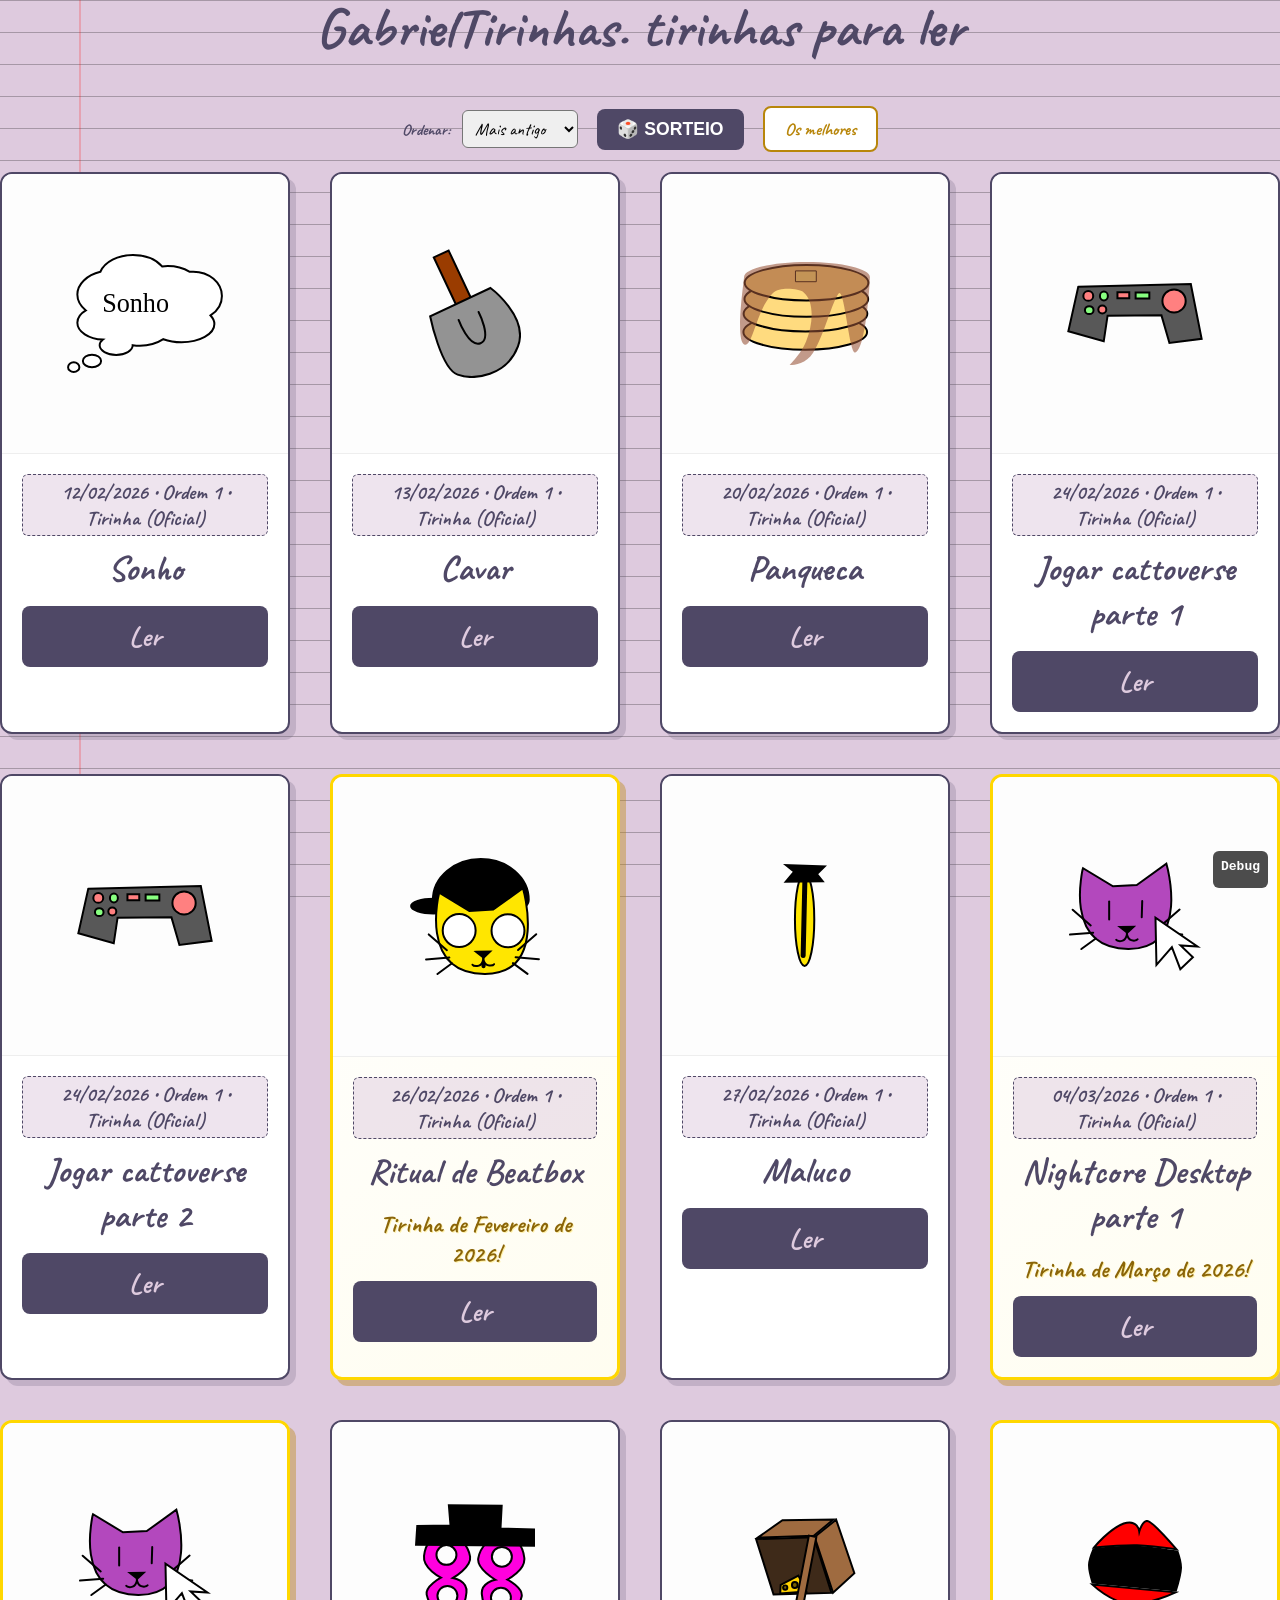
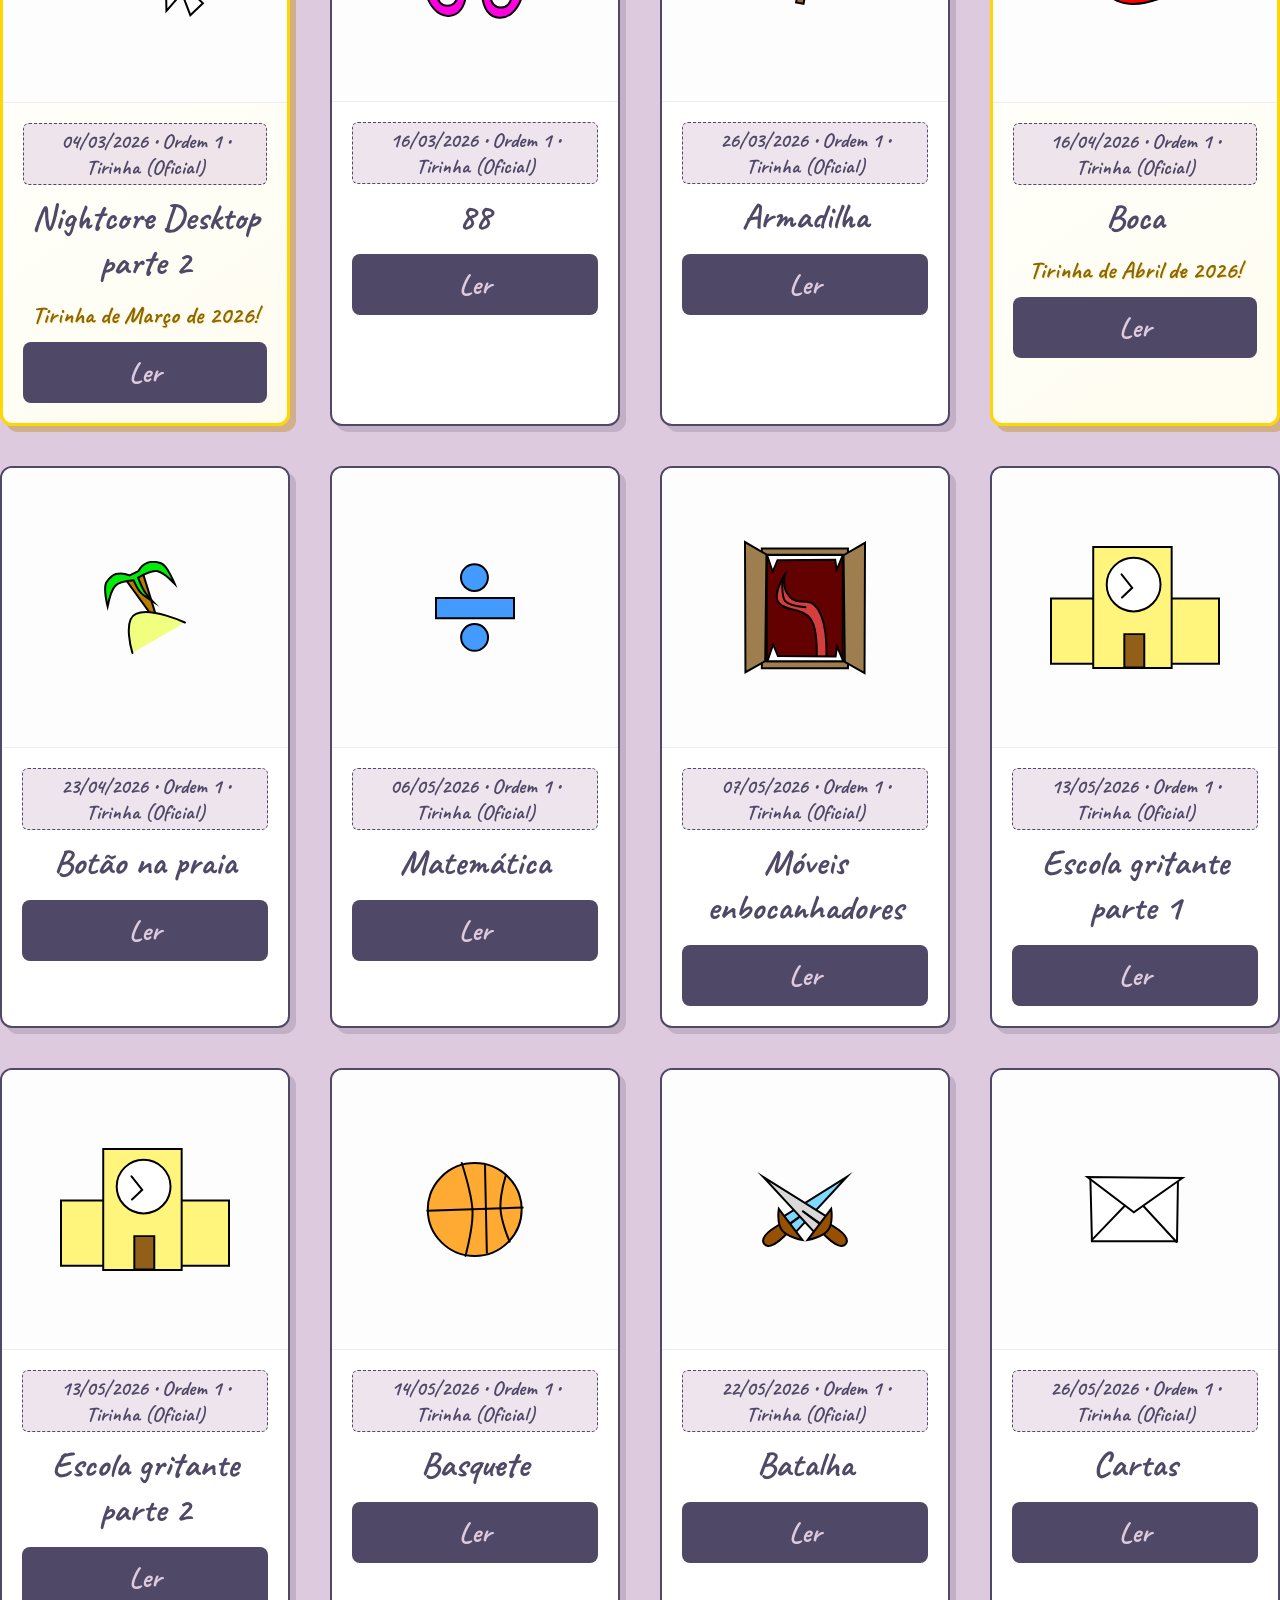
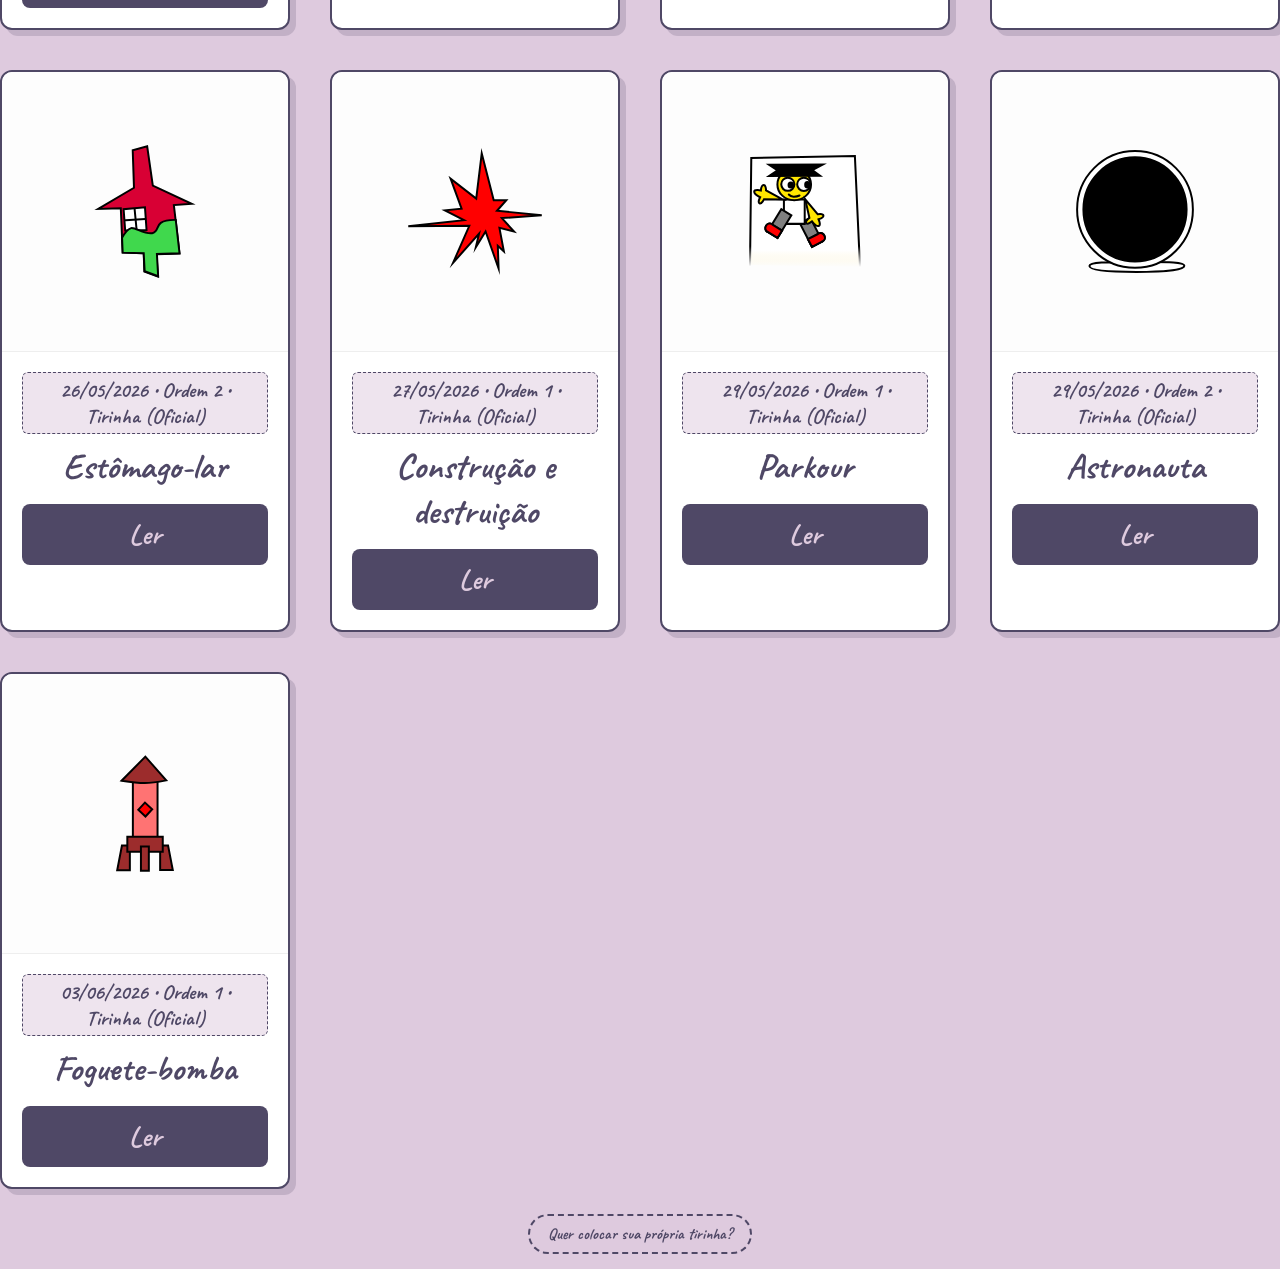
==== index.html @ f5361dbb "Os melhores melhor" ====
<!DOCTYPE html>
<html lang="pt-br">
<head>
    <meta charset="UTF-8">
    <title>GabrielTirinhas</title>
    <link rel="stylesheet" href="style.css">
    <style>
        /* Leitor que sobrepõe o site */
        #leitor { 
            display: none; position: fixed; top: 0; left: 0; 
            width: 100%; height: 100%; background: #DECADE; 
            z-index: 9999; text-align: center; overflow-y: auto; 
        }
        #leitor img { max-width: 90%; margin: 20px; border: 4px solid #4F4866; background: #fff; }
        .btn-voltar { margin: 20px; padding: 10px 20px; cursor: pointer; background: #4F4866; color: white; border: none; border-radius: 8px; font-weight: bold; }

        /* ======== ESTILOS DO DADO DINÂMICO ======== */
        .btn-sorteio {
            background: #4F4866; color: white; border: none; border-radius: 8px;
            padding: 10px 20px; font-size: 1.1rem; font-weight: bold; cursor: pointer;
            margin-left: 15px; transition: transform 0.2s;
        }
        .btn-sorteio:hover { transform: scale(1.05); }

        /* NOVO: Botão de Filtro Dourado */
        .btn-filtro-dourado {
            background: #fff; color: #b8860b; border: 2px solid #b8860b; border-radius: 8px;
            padding: 10px 20px; font-size: 1.1rem; font-weight: bold; cursor: pointer;
            margin-left: 15px; transition: all 0.2s;
            font-family: 'Caveat', cursive;
        }
        .btn-filtro-dourado.ativo {
            background: #ffd700; color: #4F4866; box-shadow: 0 0 10px rgba(255, 215, 0, 0.6);
        }

        /* Tela de sobreposição do dado */
        #dados-container {
            display: none; position: fixed; top: 0; left: 0; width: 100%; height: 100%;
            background: rgba(15, 12, 22, 0.75); z-index: 10000;
            perspective: 1200px;
        }

        /* Movimento vertical (Cair e Quicar) */
        .dice-wrapper {
            position: absolute; top: 40%; left: 50%;
            margin-left: -50px; margin-top: -50px;
            transform-style: preserve-3d;
        }

        .dice-bounce {
            animation: gravityBounce 1.8s linear forwards;
        }

        /* O cubo 3D */
        .cube {
            width: 100px; height: 100px; position: relative;
            transform-style: preserve-3d;
            transform: rotateX(0deg) rotateY(0deg) rotateZ(0deg);
            transition: transform 0.5s cubic-bezier(0.175, 0.885, 0.32, 1.15);
        }

        /* Rotação veloz de queda livre */
        .cube.rolling {
            animation: chaoticRoll 0.4s linear infinite;
        }

        /* Faces do Dado */
        .face {
            position: absolute; width: 100px; height: 100px;
            background: #ffffff; border: 4px solid #4F4866;
            border-radius: 16px; font-size: 2.5rem; font-weight: 900;
            color: #4F4866; display: flex; align-items: center;
            justify-content: center;
            box-shadow: inset 0 0 20px rgba(0,0,0,0.15), 0 0 10px rgba(0,0,0,0.2);
            backface-visibility: hidden;
        }

        /* Projeção 3D das faces */
        .front  { transform: rotateY(0deg) translateZ(50px); }
        .back   { transform: rotateY(180deg) translateZ(50px); }
        .right  { transform: rotateY(90deg) translateZ(50px); }
        .left   { transform: rotateY(-90deg) translateZ(50px); }
        .top    { transform: rotateX(90deg) translateZ(50px); }
        .bottom { transform: rotateX(-90deg) translateZ(50px); }

        /* Posição de paragem virada para a frente */
        .show-result { transform: rotateX(0deg) rotateY(0deg) rotateZ(0deg); }

        /* FÍSICA DE GRAVIDADE */
        @keyframes gravityBounce {
            0%   { transform: translateY(-450px); animation-timing-function: ease-in; }
            25%  { transform: translateY(0) scaleY(0.8) scaleX(1.1); animation-timing-function: ease-out; }
            28%  { transform: translateY(0) scaleY(1) scaleX(1); animation-timing-function: ease-out; }
            46%  { transform: translateY(-150px); animation-timing-function: ease-in; }
            64%  { transform: translateY(0) scaleY(0.9) scaleX(1.05); animation-timing-function: ease-out; }
            67%  { transform: translateY(0) scaleY(1) scaleX(1); animation-timing-function: ease-out; }
            78%  { transform: translateY(-45px); animation-timing-function: ease-in; }
            90%  { transform: translateY(0); animation-timing-function: ease-out; }
            95%  { transform: translateY(-10px); animation-timing-function: ease-in; }
            100% { transform: translateY(0); }
        }

        @keyframes chaoticRoll {
            0% { transform: rotateX(0deg) rotateY(0deg) rotateZ(0deg); }
            100% { transform: rotateX(360deg) rotateY(180deg) rotateZ(360deg); }
        }

        /* ======== ESTILOS DO NOVO BOTÃO E DA CAIXA DE TEXTO (MODAL) ======== */
        .container-propria-tirinha {
            text-align: center;
            margin-top: 25px;
            margin-bottom: 15px;
        }

        .btn-propria-tirinha {
            background: #DECADE;
            color: #4F4866;
            border: 2px dashed #4F4866;
            border-radius: 20px;
            padding: 8px 18px;
            font-size: 1rem;
            font-weight: bold;
            cursor: pointer;
            transition: all 0.2s ease;
            font-family: 'Caveat', cursive;
        }

        .btn-propria-tirinha:hover {
            background: #4F4866;
            color: white;
            border-style: solid;
            transform: scale(1.03);
        }

        /* Janela flutuante com as regras */
        .modal-envio {
            display: none; 
            position: fixed; 
            top: 0; left: 0; 
            width: 100%; height: 100%; 
            background: rgba(0, 0, 0, 0.5); 
            z-index: 10005; 
            align-items: center; 
            justify-content: center;
        }

        .conteudo-modal {
            background: #ffffff;
            border: 4px solid #4F4866;
            border-radius: 16px;
            width: 90%;
            max-width: 450px;
            padding: 25px;
            box-shadow: 0 4px 15px rgba(0,0,0,0.2);
            text-align: left;
            position: relative;
            animation: modalEntrada 0.3s ease-out;
        }

        @keyframes modalEntrada {
            from { transform: scale(0.8); opacity: 0; }
            to { transform: scale(1); opacity: 1; }
        }

        .conteudo-modal h3 {
            margin-top: 0;
            color: #4F4866;
            border-bottom: 2px solid #DECADE;
            padding-bottom: 8px;
        }

        .conteudo-modal p {
            color: #333;
            line-height: 1.5;
            font-size: 1.05rem;
            margin: 12px 0;
        }

        .email-destaque {
            background: #f4f0f5;
            padding: 8px;
            border-radius: 6px;
            font-family: monospace;
            font-weight: bold;
            color: #4F4866;
            display: inline-block;
            border: 1px solid #DECADE;
        }

        .btn-fechar-modal {
            background: #4F4866;
            color: white;
            border: none;
            border-radius: 6px;
            padding: 8px 16px;
            cursor: pointer;
            font-weight: bold;
            float: right;
            margin-top: 10px;
        }

        .btn-fechar-modal:hover {
            background: #625980;
        }
    </style>
</head>
<body>

    <div id="home">
        <header class="header-top">
            <h1 class="logo">GabrielTirinhas. tirinhas para ler</h1>
        </header>
        <div style="text-align:center; margin-bottom:20px;">
            <label for="sort-select" style="color:#4F4866; font-weight:700; margin-right:8px">Ordenar:</label>
            <select id="sort-select" style="font-family: 'Caveat', cursive; font-size:1.1rem; padding:6px 8px; border-radius:6px;">
                <option value="default">Mais antigo</option>
                <option value="recent">Mais recente</option>
                <option value="name-asc">Nome A→Z</option>
                <option value="name-desc">Nome Z→A</option>
            </select>
            
            <button class="btn-sorteio" onclick="sortearTirinha()">🎲 SORTEIO</button>
            <button id="btn-filtro" class="btn-filtro-dourado" onclick="alternarFiltroDourado()">Os melhores</button>
        </div>

        <main id="grid" class="games-grid"></main>

        <div class="container-propria-tirinha">
            <button class="btn-propria-tirinha" onclick="abrirModalEnvio()">Quer colocar sua própria tirinha?</button>
        </div>
    </div>

    <div id="leitor">
        <button class="btn-voltar" onclick="fechar()">← VOLTAR</button>
        <div><img id="img-foco"></div>
    </div>

    <div id="dados-container">
        <div id="dice-wrapper" class="dice-wrapper">
            <div id="cube" class="cube">
                <div id="face-principal" class="face front">?</div>
                <div class="face back">T</div>
                <div class="face right">D</div>
                <div class="face left">E</div>
                <div class="face top">C</div>
                <div class="face bottom">B</div>
            </div>
        </div>
    </div>

    <div id="modal-envio" class="modal-envio">
        <div class="conteudo-modal">
            <h3>Envie sua Tirinha!</h3>
            <p><strong>Email:</strong> <span class="email-destaque">cofrinho88@gmail.com</span></p>
            <p>Se sua tirinha foi feita no tradicional (papel) não precisa refazer no digital, é só tirar foto!</p>
            <p>Você precisa mandar foto da sua tirinha na mensagem.</p>
            <p>Eu vou ver se a tirinha é apropriada para ficar no site.</p>
            <p>Se você não enviar a thumbnail da tirinha então eu crio uma.</p>
            <button class="btn-fechar-modal" onclick="fecharModalEnvio()">Entendi</button>
        </div>
    </div>

    <script src="tirinha.js"></script>
    
    <script>
        const grid = document.getElementById('grid');
        let apenasDouradosAtivo = false; // Controle do estado do filtro novo

        function debugLog(msg) {
            try {
                const container = document.getElementById('debug-lines');
                if (container) {
                    const line = document.createElement('div');
                    line.textContent = `[${new Date().toLocaleTimeString()}] ${msg}`;
                    container.appendChild(line);
                    container.scrollTop = container.scrollHeight;
                }
            } catch (e) { console.log(msg); }
        }

        function parseCodigoMeta(codigo) {
            if (!codigo || typeof codigo !== 'string') return { time: 0, order: 0, rest: '', rawMonth: '01', rawYear: '26' };
            const only = codigo.trim();
            const day = parseInt(only.slice(0,2), 10);
            const monthStr = only.slice(2,4);
            const month = parseInt(monthStr, 10);
            const yearStr = only.slice(4,6);
            const year2 = parseInt(yearStr, 10);
            const order = parseInt(only.slice(6,7), 10) || 0;
            const rest = only.slice(7) || '';
            
            const year = 2000 + (isNaN(year2) ? 0 : year2);
            let time = 0;
            if (!isNaN(day) && !isNaN(month) && !isNaN(year)) {
                time = Date.UTC(year, Math.max(0, month-1), Math.max(1, day));
            }
            return { time, order, rest, rawMonth: monthStr, rawYear: yearStr };
        }

        // NOVO: Função para conseguir o nome do mês por extenso
        function getNomeMes(mesStr) {
            const meses = {
                "01": "Janeiro", "02": "Fevereiro", "03": "Março", "04": "Abril",
                "05": "Maio", "06": "Junho", "07": "Julho", "08": "Agosto",
                "09": "Setembro", "10": "Outubro", "11": "Novembro", "12": "Dezembro"
            };
            return meses[mesStr] || "Janeiro";
        }

        function getOrderedJogos() {
            if (typeof JOGOS === 'undefined' || !Array.isArray(JOGOS)) return [];
            
            // Filtra primeiro se o botão "Apenas Dourados" estiver ativado
            let listaFiltrada = JOGOS.slice();
            if (apenasDouradosAtivo) {
                listaFiltrada = listaFiltrada.filter(item => item.Dourado === true);
            }

            const sel = document.getElementById('sort-select');
            if (!sel) return listaFiltrada;
            const val = sel.value;

            if (val === 'name-asc') return listaFiltrada.sort((a,b)=> String(a.nome).localeCompare(String(b.nome), 'pt', {sensitivity:'base'}));
            if (val === 'name-desc') return listaFiltrada.sort((a,b)=> String(b.nome).localeCompare(String(a.nome), 'pt', {sensitivity:'base'}));

            const withMeta = listaFiltrada.map(item => {
                const code = window.CODIGOS && window.CODIGOS[item.nome] ? String(window.CODIGOS[item.nome]) : '';
                const meta = parseCodigoMeta(code);
                return { item, meta };
            });

            withMeta.sort((a,b)=>{
                if (a.meta.time !== b.meta.time) return a.meta.time - b.meta.time;
                if (a.meta.order !== b.meta.order) return a.meta.order - b.meta.order;
                return String(a.item.nome).localeCompare(String(b.item.nome), 'pt', {sensitivity:'base'});
            });

            if (val === 'recent') withMeta.reverse();

            return withMeta.map(x=>x.item);
        }

        // NOVO: Alterna o estado do filtro dourado ao clicar no botão
        function alternarFiltroDourado() {
            apenasDouradosAtivo = !apenasDouradosAtivo;
            const btn = document.getElementById('btn-filtro');
            if (apenasDouradosAtivo) {
                btn.classList.add('ativo');
            } else {
                btn.classList.remove('ativo');
            }
            carregarTirinhas();
        }

        function carregarTirinhas() {
            if (!grid) return;
            grid.innerHTML = '';
            
            const orderedObjects = getOrderedJogos();
            debugLog(`Carregando ${orderedObjects.length} tirinhas...`);

            if (orderedObjects.length === 0) {
                grid.innerHTML = '<p style="color:#4F4866; text-align:center; font-size: 1.5rem; font-weight: bold;">Nenhuma tirinha encontrada.</p>';
                return;
            }

            for (const item of orderedObjects) {
                try {
                    const nome = item.nome;
                    if (!nome) continue; 

                    const codigo = window.CODIGOS && window.CODIGOS[nome] ? String(window.CODIGOS[nome]).trim() : '';
                    const meta = parseCodigoMeta(codigo);
                    const metaText = formatMetaFromCodigo(codigo);

                    // Lógica do texto extra dourado (Ex: Tirinha de Fevereiro de 2026!)
                    let textoExtraDourado = '';
                    let classeDourado = '';
                    
                    if (item.Dourado) {
                        classeDourado = 'card-dourado';
                        const nomeMes = getNomeMes(meta.rawMonth);
                        textoExtraDourado = `<div class="tag-texto-dourado">Tirinha de ${nomeMes} de 20${meta.rawYear}!</div>`;
                    }

                    const card = document.createElement('div');
                    card.className = `game-card ${classeDourado}`;
                    card.innerHTML = `
                        <div class="card-thumb">
                            <img src="jogos/${nome}/Thumbnail.svg" class="thumbnail">
                        </div>
                        <div class="card-info">
                            <span class="card-codigo" id="cod-${nome}">${metaText || codigo}</span>
                            <h2>${nome}</h2>
                            ${textoExtraDourado}
                            <button onclick="abrir('${nome}')" class="btn-play">Ler</button>
                        </div>
                    `;
                    grid.appendChild(card);
                } catch (err) {
                    console.error(`Erro ao renderizar: ${item.nome}`, err);
                }
            }
        }

        function formatMetaFromCodigo(codigo) {
            if (!codigo) return '';
            const meta = parseCodigoMeta(codigo);
            const d = new Date(meta.time);
            const day = String(d.getUTCDate()).padStart(2,'0');
            const month = String(d.getUTCMonth()+1).padStart(2,'0');
            const year = String(d.getUTCFullYear()).slice(2);
            const dateStr = `${day}/${month}/20${year}`;
            
            const rest = (codigo || '').slice(7).toUpperCase();
            let type = 'Desconhecido';
            if (rest[0] === 'T') type = 'Tirinha';
            if (rest[0] === 'D') type = 'Desenho';
            if (rest[0] === 'L') type = 'Livro';
            
            let origin = 'Desconhecido';
            if (rest[1] === 'O') origin = 'Oficial';
            if (rest[1] === 'F') origin = 'Fã';
            
            return `${dateStr} • Ordem ${meta.order} • ${type} (${origin})`;
        }

        function sortearTirinha() {
            const listaAtual = getOrderedJogos();
            const totalTirinhas = listaAtual.length;
            if (totalTirinhas === 0) return;

            const container = document.getElementById('dados-container');
            const wrapper = document.getElementById('dice-wrapper');
            const cube = document.getElementById('cube');
            const facePrincipal = document.getElementById('face-principal');
            
            container.style.display = 'block';
            facePrincipal.innerText = "?"; 
            wrapper.classList.remove('dice-bounce');
            cube.className = 'cube';
            
            void wrapper.offsetWidth; 
            
            wrapper.classList.add('dice-bounce');
            cube.classList.add('rolling');

            const numeroDado = Math.floor(Math.random() * totalTirinhas) + 1;
            const tirinhaSorteada = listaAtual[numeroDado - 1];

            setTimeout(() => {
                cube.classList.remove('rolling');
                facePrincipal.innerText = numeroDado;
                cube.className = 'cube show-result';

                setTimeout(() => {
                    container.style.display = 'none';
                    if (tirinhaSorteada) {
                        abrir(tirinhaSorteada.nome);
                    }
                }, 700);

            }, 1350);
        }

        function abrir(nomePasta) {
            document.getElementById('home').style.display = 'none';
            document.getElementById('leitor').style.display = 'block';
            document.getElementById('img-foco').src = `jogos/${nomePasta}/Tirinha.jpg`;
            window.scrollTo(0,0);
        }

        function fechar() {
            document.getElementById('home').style.display = 'block';
            document.getElementById('leitor').style.display = 'none';
        }

        function abrirModalEnvio() {
            document.getElementById('modal-envio').style.display = 'flex';
        }

        function fecharModalEnvio() {
            document.getElementById('modal-envio').style.display = 'none';
        }

        document.addEventListener('DOMContentLoaded', () => {
            const sel = document.getElementById('sort-select');
            if (sel) sel.addEventListener('change', carregarTirinhas);
            
            window.addEventListener('click', (e) => {
                const modal = document.getElementById('modal-envio');
                if (e.target === modal) fecharModalEnvio();
            });
        });

        carregarTirinhas();
    </script>

    <style>
        #debug-console { position: fixed; right: 12px; bottom: 12px; max-width: 360px; max-height: 40vh; overflow:auto; background: rgba(0,0,0,0.7); color: #fff; font-family: monospace; font-size:12px; padding:8px; border-radius:6px; z-index:99999; }
        #debug-console h4{ margin:0 0 6px 0; font-size:13px }
    </style>
    <div id="debug-console" aria-hidden="false">
        <h4>Debug</h4>
        <div id="debug-lines"></div>
    </div>
</body>
</html>
---- style.css ----
@import url('https://fonts.googleapis.com/css2?family=Caveat:wght@500;700&display=swap');

*, *::before, *::after { 
    box-sizing: border-box; 
    margin: 0; 
    padding: 0; 
}

body {
    font-family: 'Caveat', cursive;
    background-color: #DECADE; /* Fundo solicitado */
    
    /* LINHAS DO DIÁRIO - PRETAS E BEM VISÍVEIS */
    background-image: 
        /* Margem vertical (linha vermelha clássica de caderno) */
        linear-gradient(90deg, transparent 79px, rgba(255, 0, 0, 0.2) 79px, rgba(255, 0, 0, 0.2) 81px, transparent 81px),
        /* Linhas horizontais pretas */
        linear-gradient(rgba(0, 0, 0, 0.25) 1px, transparent 1px);
    background-size: 100% 100%, 100% 32px;
    background-attachment: fixed;
    min-height: 100vh;
    color: #4F4866;
}

/* Container principal com recuo para não bater na margem vermelha */
.page { 
    max-width: 1000px; 
    margin: 0 auto; 
    padding: 40px 20px 40px 110px; 
}

.header-top {
    text-align: center;
    margin-bottom: 50px;
}

.logo {
    font-size: 3.5rem;
    color: #4F4866; /* Título solicitado */
    line-height: 1;
}

/* Grid organizada para os cards não ficarem gigantes */
.games-grid {
    display: grid;
    grid-template-columns: repeat(auto-fill, minmax(260px, 1fr));
    gap: 40px;
}

/* CARD DA TIRINHA */
.game-card {
    background: #fff;
    border: 2px solid #4F4866;
    border-radius: 12px;
    overflow: hidden;
    box-shadow: 6px 6px 0px rgba(79, 72, 102, 0.2);
    width: 100%;
    max-width: 320px; /* Tamanho controlado do card */
    margin: 0 auto;
    transition: transform 0.2s ease;
}

.game-card:hover {
    transform: translateY(-5px);
}

/* Espaço da Imagem (Tirinha.png) */
.card-thumb {
    width: 100%;
    height: 280px; /* Altura fixa para manter o padrão visual */
    background: #fdfdfd;
    display: flex;
    align-items: center;
    justify-content: center;
    border-bottom: 1px solid #eee;
}

.card-thumb img { 
    max-width: 90%; 
    max-height: 90%; 
    object-fit: contain; /* Não estica a imagem, mantém a proporção real */
    display: block; 
}

.card-info { 
    padding: 20px; 
    text-align: center;
}

/* Estilo do CÓDIGO solicitado */
.card-codigo {
    font-size: 1.3rem;
    font-weight: 700;
    color: #4F4866;
    background: rgba(222, 202, 222, 0.5); /* Cor #DECADE com transparência */
    padding: 4px 12px;
    border-radius: 6px;
    margin-bottom: 10px;
    display: inline-block;
    border: 1px dashed #4F4866;
}

.card-info h2 {
    font-size: 2.2rem;
    color: #4F4866; /* Nome dos jogos solicitado */
    margin-bottom: 15px;
}

/* BOTÃO LER (Estilo Cursivo) */
.btn-play {
    display: block;
    width: 100%;
    padding: 12px;
    background: #4F4866; /* Botão solicitado */
    color: #DECADE;      /* Texto solicitado */
    font-family: 'Caveat', cursive;
    font-size: 1.8rem;
    font-weight: 700;
    text-decoration: none;
    border: none;
    border-radius: 8px;
    cursor: pointer;
}

/* Responsividade para telas menores */
@media (max-width: 600px) {
    .page { padding-left: 80px; }
    .logo { font-size: 2.5rem; }
    .games-grid { grid-template-columns: 1fr; }
}
.game-card.card-dourado {
    border: 3px solid #ffd700;
    box-shadow: 6px 6px 0px rgba(184, 134, 11, 0.4);
    background: linear-gradient(145deg, #ffffff, #fffdf0);
}

.game-card.card-dourado:hover {
    box-shadow: 6px 6px 15px rgba(218, 165, 32, 0.6);
}

.tag-texto-dourado {
    font-size: 1.5rem;
    font-weight: bold;
    color: #8b6508;
    margin-top: 5px;
    margin-bottom: 12px;
    text-shadow: 1px 1px 0px rgba(255, 215, 0, 0.3);
    animation: pulsarTexto 2s infinite ease-in-out;
}

@keyframes pulsarTexto {
    0% { transform: scale(1); }
    50% { transform: scale(1.03); color: #b8860b; }
    100% { transform: scale(1); }
}
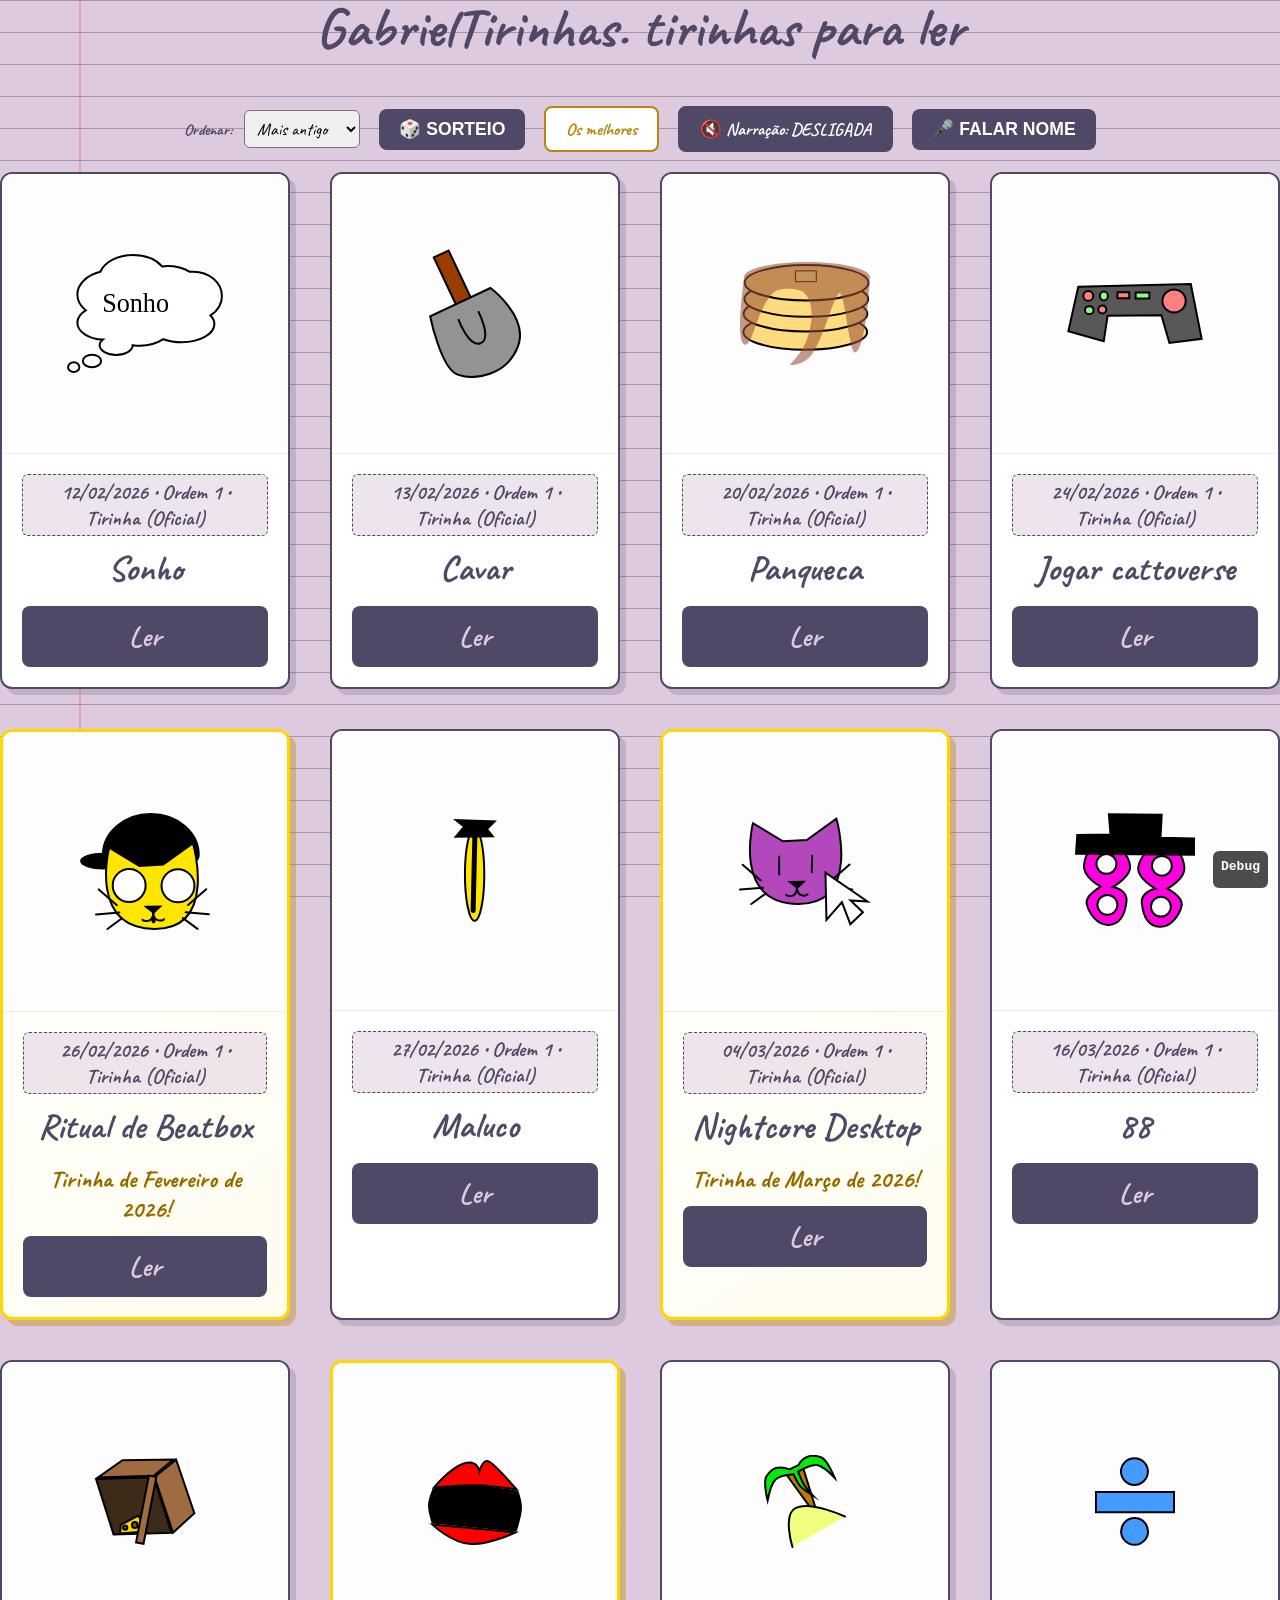
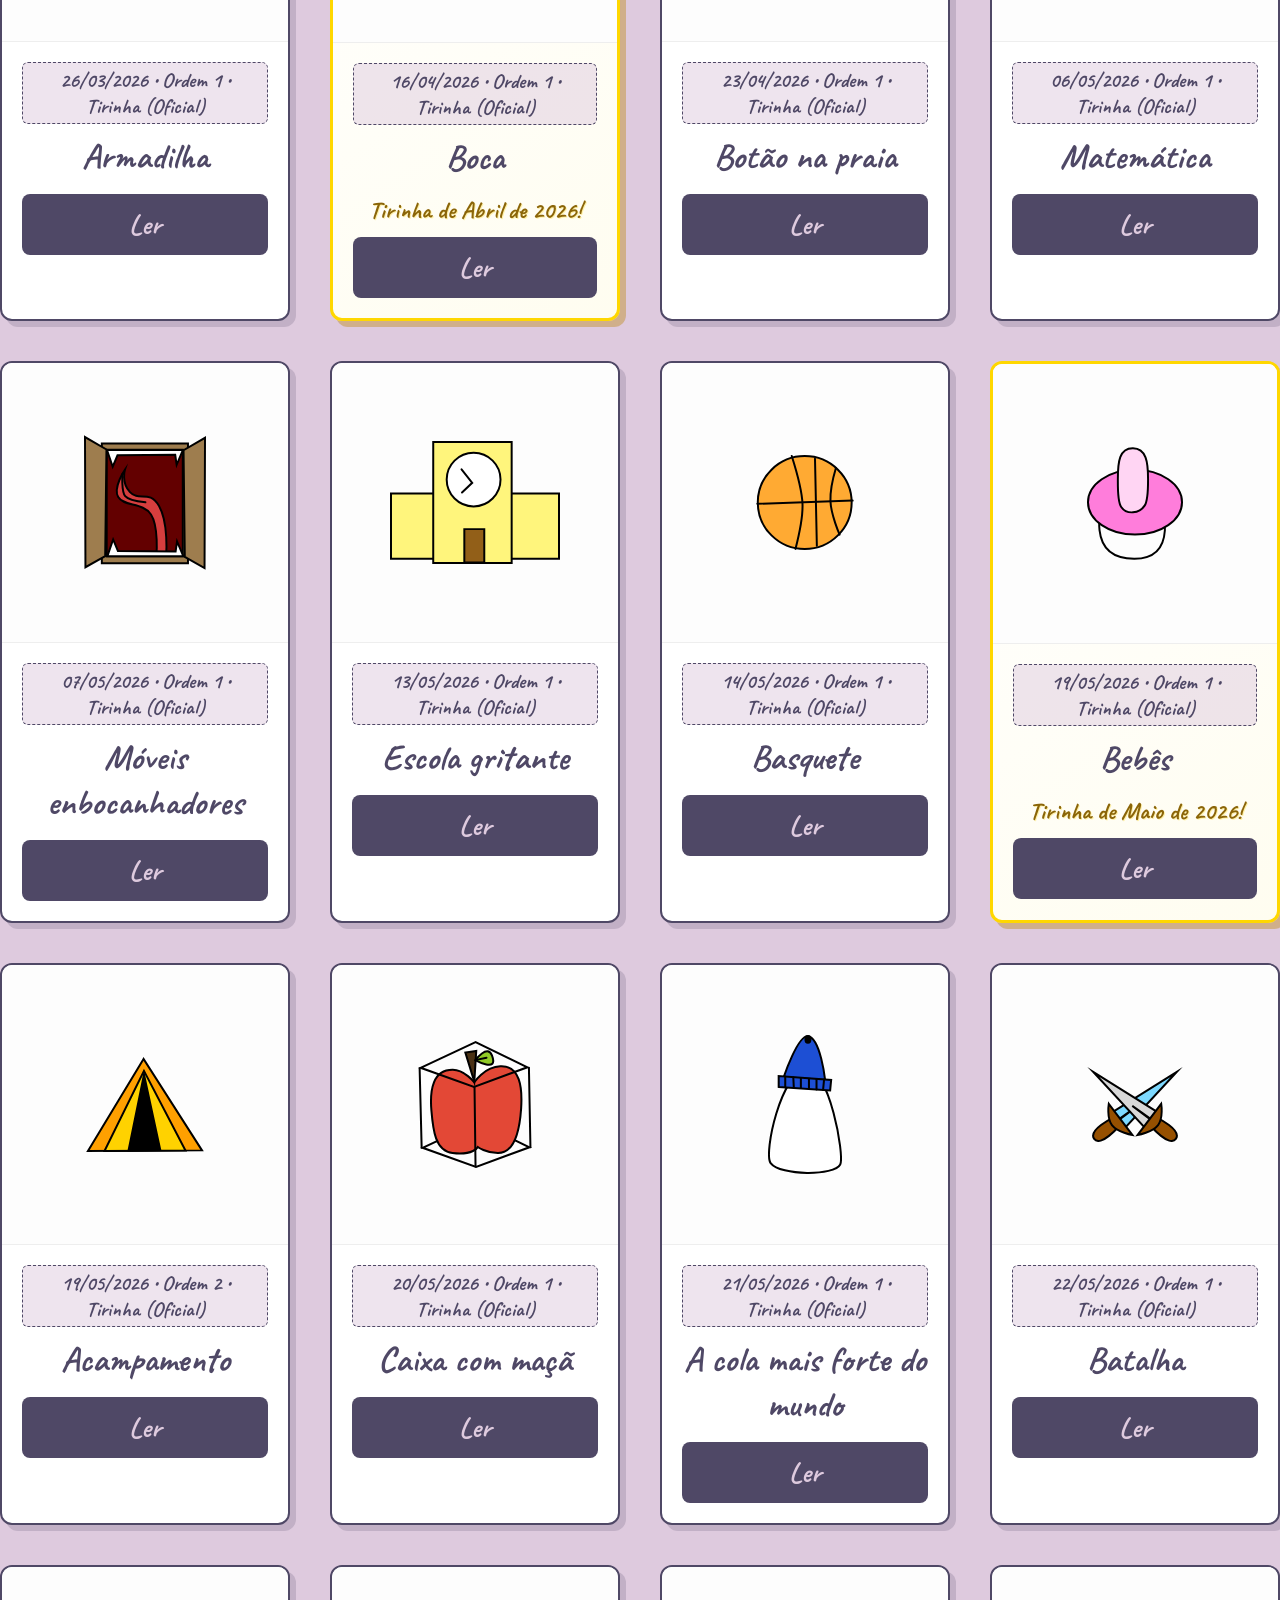
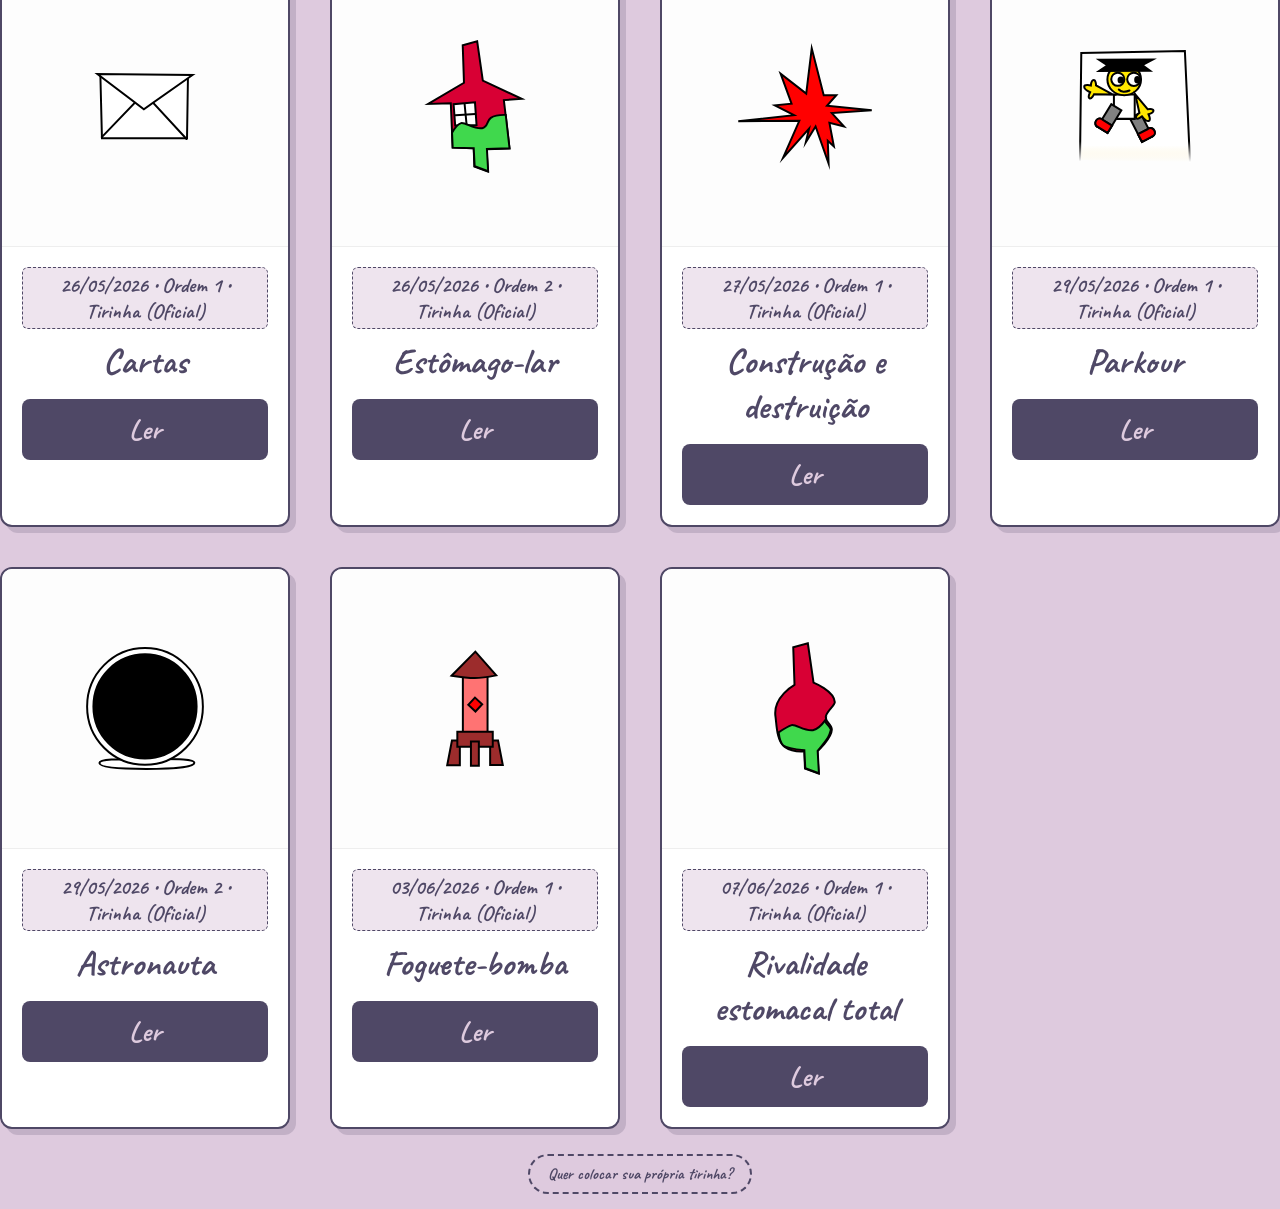
==== commit 46796b87: "Mecânicas para ajudar cegos Eu queria que os cegos pudessem sentir a emoção, então eu fiz isso." ====
--- a/index.html
+++ b/index.html
@@ -11,7 +11,15 @@
             width: 100%; height: 100%; background: #DECADE; 
             z-index: 9999; text-align: center; overflow-y: auto; 
         }
-        #leitor img { max-width: 90%; margin: 20px; border: 4px solid #4F4866; background: #fff; }
+        /* Ajustado para as imagens ficarem uma abaixo da outra com espaçamento */
+        #leitor-imagens {
+            display: flex;
+            flex-direction: column;
+            align-items: center;
+            gap: 20px;
+            margin: 20px 0;
+        }
+        #leitor-imagens img { max-width: 90%; border: 4px solid #4F4866; background: #fff; }
         .btn-voltar { margin: 20px; padding: 10px 20px; cursor: pointer; background: #4F4866; color: white; border: none; border-radius: 8px; font-weight: bold; }
 
         /* ======== ESTILOS DO DADO DINÂMICO ======== */
@@ -22,7 +30,7 @@
         }
         .btn-sorteio:hover { transform: scale(1.05); }
 
-        /* NOVO: Botão de Filtro Dourado */
+        /* Botão de Filtro Dourado */
         .btn-filtro-dourado {
             background: #fff; color: #b8860b; border: 2px solid #b8860b; border-radius: 8px;
             padding: 10px 20px; font-size: 1.1rem; font-weight: bold; cursor: pointer;
@@ -30,6 +38,17 @@
             font-family: 'Caveat', cursive;
         }
         .btn-filtro-dourado.ativo {
+            background: #ffd700; color: #4F4866; box-shadow: 0 0 10px rgba(255, 215, 0, 0.6);
+        }
+
+        /* Botão de Narração / Voz */
+        .btn-narracao {
+            background: #4F4866; color: white; border: 2px solid #4F4866; border-radius: 8px;
+            padding: 10px 20px; font-size: 1.1rem; font-weight: bold; cursor: pointer;
+            margin-left: 15px; transition: all 0.2s;
+            font-family: 'Caveat', cursive;
+        }
+        .btn-narracao.ativo {
             background: #ffd700; color: #4F4866; box-shadow: 0 0 10px rgba(255, 215, 0, 0.6);
         }
 
@@ -221,6 +240,9 @@
             
             <button class="btn-sorteio" onclick="sortearTirinha()">🎲 SORTEIO</button>
             <button id="btn-filtro" class="btn-filtro-dourado" onclick="alternarFiltroDourado()">Os melhores</button>
+            
+            <button id="btn-narracao" class="btn-narracao" onclick="alternarModoVoz()">🔇 Narração: DESLIGADA</button>
+            <button class="btn-sorteio" onclick="ligarReconhecimentoVoz()">🎤 FALAR NOME</button>
         </div>
 
         <main id="grid" class="games-grid"></main>
@@ -232,7 +254,7 @@
 
     <div id="leitor">
         <button class="btn-voltar" onclick="fechar()">← VOLTAR</button>
-        <div><img id="img-foco"></div>
+        <div id="leitor-imagens"></div>
     </div>
 
     <div id="dados-container">
@@ -261,10 +283,98 @@
     </div>
 
     <script src="tirinha.js"></script>
+    <script src="narracao.js"></script>
     
     <script>
         const grid = document.getElementById('grid');
-        let apenasDouradosAtivo = false; // Controle do estado do filtro novo
+        let apenasDouradosAtivo = false; 
+
+        // FUNÇÃO QUE FAZ O NAVEGADOR NARRAR A HISTÓRIA
+        function falarTexto(texto) {
+            if (!window.narracaoModoVozAtivo) return;
+            if (typeof window.speechSynthesis === 'undefined') return;
+            
+            window.speechSynthesis.cancel(); 
+            if (!texto) return;
+
+            const mensagem = new SpeechSynthesisUtterance(texto);
+            mensagem.lang = 'pt-BR';
+            mensagem.rate = 1.1; 
+            window.speechSynthesis.speak(mensagem);
+        }
+
+        // ALTERNAR O MODO NARRAÇÃO (LIGADO/DESLIGADO)
+        function alternarModoVoz() {
+            window.narracaoModoVozAtivo = !window.narracaoModoVozAtivo;
+            const btn = document.getElementById('btn-narracao');
+            
+            if (window.narracaoModoVozAtivo) {
+                btn.classList.add('ativo');
+                btn.innerText = "🔊 Narração: LIGADA";
+                btn.style.background = "#ffd700";
+                btn.style.color = "#4F4866";
+                falarTexto("Modo narração ativado!");
+            } else {
+                btn.classList.remove('ativo');
+                btn.innerText = "🔇 Narração: DESLIGADA";
+                btn.style.background = "#4F4866";
+                btn.style.color = "white";
+                if (typeof window.speechSynthesis !== 'undefined') {
+                    window.speechSynthesis.cancel();
+                }
+            }
+        }
+
+        // SISTEMA DE RECONHECIMENTO DE VOZ (PROCURAR POR NOME)
+        function ligarReconhecimentoVoz() {
+            const SpeechRecognition = window.SpeechRecognition || window.webkitSpeechRecognition;
+            if (!SpeechRecognition) {
+                debugLog("O navegador não suporta comandos por voz.");
+                return;
+            }
+
+            const recognition = new SpeechRecognition();
+            recognition.lang = 'pt-BR';
+            recognition.interimResults = false;
+            recognition.maxAlternatives = 1;
+
+            recognition.start();
+            debugLog("Ouvindo nome de tirinha...");
+
+            recognition.onresult = (event) => {
+                const textoFalado = event.results[0][0].transcript.toLowerCase().trim();
+                debugLog(`Ouvi: "${textoFalado}"`);
+
+                if (typeof JOGOS === 'undefined' || !Array.isArray(JOGOS)) return;
+
+                let grupoEncontrado = null;
+                let codigoEncontrado = '';
+
+                for (const tirinha of JOGOS) {
+                    const nomeTirinha = String(tirinha.nome).toLowerCase();
+                    if (nomeTirinha.includes(textoFalado) || textoFalado.includes(nomeTirinha)) {
+                        codigoEncontrado = window.CODIGOS && window.CODIGOS[tirinha.nome] ? String(window.CODIGOS[tirinha.nome]).trim() : '';
+                        
+                        grupoEncontrado = JOGOS.filter(j => {
+                            const c = window.CODIGOS && window.CODIGOS[j.nome] ? String(window.CODIGOS[j.nome]).trim() : '';
+                            return c === codigoEncontrado;
+                        });
+                        break;
+                    }
+                }
+
+                if (grupoEncontrado && grupoEncontrado.length > 0) {
+                    const nomesPastas = grupoEncontrado.map(j => j.nome);
+                    abrirPorCodigo(codigoEncontrado, nomesPastas);
+                } else {
+                    debugLog("Nenhuma tirinha parecida encontrada.");
+                }
+            };
+
+            recognition.onerror = (event) => {
+                console.log("Erro reconhecimento: ", event.error);
+            };
+        }
 
         function debugLog(msg) {
             try {
@@ -297,7 +407,6 @@
             return { time, order, rest, rawMonth: monthStr, rawYear: yearStr };
         }
 
-        // NOVO: Função para conseguir o nome do mês por extenso
         function getNomeMes(mesStr) {
             const meses = {
                 "01": "Janeiro", "02": "Fevereiro", "03": "Março", "04": "Abril",
@@ -310,7 +419,6 @@
         function getOrderedJogos() {
             if (typeof JOGOS === 'undefined' || !Array.isArray(JOGOS)) return [];
             
-            // Filtra primeiro se o botão "Apenas Dourados" estiver ativado
             let listaFiltrada = JOGOS.slice();
             if (apenasDouradosAtivo) {
                 listaFiltrada = listaFiltrada.filter(item => item.Dourado === true);
@@ -340,7 +448,6 @@
             return withMeta.map(x=>x.item);
         }
 
-        // NOVO: Alterna o estado do filtro dourado ao clicar no botão
         function alternarFiltroDourado() {
             apenasDouradosAtivo = !apenasDouradosAtivo;
             const btn = document.getElementById('btn-filtro');
@@ -364,41 +471,62 @@
                 return;
             }
 
+            const gruposPorCodigo = {};
+            const chavesOrdenadas = [];
+
             for (const item of orderedObjects) {
+                const codigo = window.CODIGOS && window.CODIGOS[item.nome] ? String(window.CODIGOS[item.nome]).trim() : '';
+                if (!gruposPorCodigo[codigo]) {
+                    gruposPorCodigo[codigo] = [];
+                    chavesOrdenadas.push(codigo); 
+                }
+                gruposPorCodigo[codigo].push(item);
+            }
+
+            for (const codigo of chavesOrdenadas) {
                 try {
-                    const nome = item.nome;
-                    if (!nome) continue; 
-
-                    const codigo = window.CODIGOS && window.CODIGOS[nome] ? String(window.CODIGOS[nome]).trim() : '';
+                    const itensDoGrupo = gruposPorCodigo[codigo];
+                    const primeiroItem = itensDoGrupo[0];
                     const meta = parseCodigoMeta(codigo);
                     const metaText = formatMetaFromCodigo(codigo);
 
-                    // Lógica do texto extra dourado (Ex: Tirinha de Fevereiro de 2026!)
+                    let tituloCard = primeiroItem.nome;
+                    let pastaThumbnail = primeiroItem.nome;
+                    let classeDourado = '';
                     let textoExtraDourado = '';
-                    let classeDourado = '';
-                    
-                    if (item.Dourado) {
+
+                    if (primeiroItem.Dourado) {
                         classeDourado = 'card-dourado';
                         const nomeMes = getNomeMes(meta.rawMonth);
                         textoExtraDourado = `<div class="tag-texto-dourado">Tirinha de ${nomeMes} de 20${meta.rawYear}!</div>`;
                     }
 
+                    if (itensDoGrupo.length > 1) {
+                        tituloCard = tituloCard.replace(/\s*parte\s*\d+/gi, '').trim();
+                    }
+
                     const card = document.createElement('div');
                     card.className = `game-card ${classeDourado}`;
+                    
+                    const arrNames = itensDoGrupo.map(i => i.nome.replace(/'/g, "\\'"));
+                    const paramArrayStr = "['" + arrNames.join("','") + "']";
+
+                    const containerBotoesLeitura = `<button onclick="abrirPorCodigo('${codigo.trim()}', ${paramArrayStr})" class="btn-play">Ler</button>`;
+
                     card.innerHTML = `
                         <div class="card-thumb">
-                            <img src="jogos/${nome}/Thumbnail.svg" class="thumbnail">
+                            <img src="jogos/${pastaThumbnail}/Thumbnail.svg" class="thumbnail">
                         </div>
                         <div class="card-info">
-                            <span class="card-codigo" id="cod-${nome}">${metaText || codigo}</span>
-                            <h2>${nome}</h2>
+                            <span class="card-codigo">${metaText || codigo}</span>
+                            <h2>${tituloCard}</h2>
                             ${textoExtraDourado}
-                            <button onclick="abrir('${nome}')" class="btn-play">Ler</button>
+                            ${containerBotoesLeitura}
                         </div>
                     `;
                     grid.appendChild(card);
                 } catch (err) {
-                    console.error(`Erro ao renderizar: ${item.nome}`, err);
+                    console.error(`Erro ao renderizar grupo de código: ${codigo}`, err);
                 }
             }
         }
@@ -426,8 +554,8 @@
         }
 
         function sortearTirinha() {
-            const listaAtual = getOrderedJogos();
-            const totalTirinhas = listaAtual.length;
+            if (typeof JOGOS === 'undefined' || !Array.isArray(JOGOS)) return;
+            const totalTirinhas = JOGOS.length;
             if (totalTirinhas === 0) return;
 
             const container = document.getElementById('dados-container');
@@ -446,7 +574,7 @@
             cube.classList.add('rolling');
 
             const numeroDado = Math.floor(Math.random() * totalTirinhas) + 1;
-            const tirinhaSorteada = listaAtual[numeroDado - 1];
+            const tirinhaSorteada = JOGOS[numeroDado - 1];
 
             setTimeout(() => {
                 cube.classList.remove('rolling');
@@ -456,23 +584,55 @@
                 setTimeout(() => {
                     container.style.display = 'none';
                     if (tirinhaSorteada) {
-                        abrir(tirinhaSorteada.nome);
+                        const cod = window.CODIGOS && window.CODIGOS[tirinhaSorteada.nome] ? String(window.CODIGOS[tirinhaTirada.nome]).trim() : '';
+                        
+                        const grupoSorteado = JOGOS.filter(j => {
+                            const c = window.CODIGOS && window.CODIGOS[j.nome] ? String(window.CODIGOS[j.nome]).trim() : '';
+                            return c === cod;
+                        });
+                        const pastasSorteio = grupoSorteado.map(j => j.nome);
+
+                        abrirPorCodigo(cod, pastasSorteio);
                     }
                 }, 700);
 
             }, 1350);
         }
 
-        function abrir(nomePasta) {
+        // CORREÇÃO: Busca direta e limpa no objeto de roteiros usando chaves limpas
+        function abrirPorCodigo(codigoAlvo, listaDePastas) {
+            if (!Array.isArray(listaDePastas)) {
+                listaDePastas = [listaDePastas];
+            }
+
             document.getElementById('home').style.display = 'none';
             document.getElementById('leitor').style.display = 'block';
-            document.getElementById('img-foco').src = `jogos/${nomePasta}/Tirinha.jpg`;
+            
+            const containerImagens = document.getElementById('leitor-imagens');
+            containerImagens.innerHTML = ''; 
+
+            listaDePastas.forEach(pasta => {
+                const img = document.createElement('img');
+                img.src = `jogos/${pasta}/Tirinha.jpg`;
+                containerImagens.appendChild(img);
+            });
+            
+            const codLimpo = String(codigoAlvo).trim();
+            if (window.NARRACAO_HISTORIAS && window.NARRACAO_HISTORIAS[codLimpo]) {
+                falarTexto(window.NARRACAO_HISTORIAS[codLimpo]);
+            } else {
+                falarTexto(listaDePastas[0]);
+            }
+
             window.scrollTo(0,0);
         }
 
         function fechar() {
             document.getElementById('home').style.display = 'block';
             document.getElementById('leitor').style.display = 'none';
+            if (typeof window.speechSynthesis !== 'undefined') {
+                window.speechSynthesis.cancel();
+            }
         }
 
         function abrirModalEnvio() {
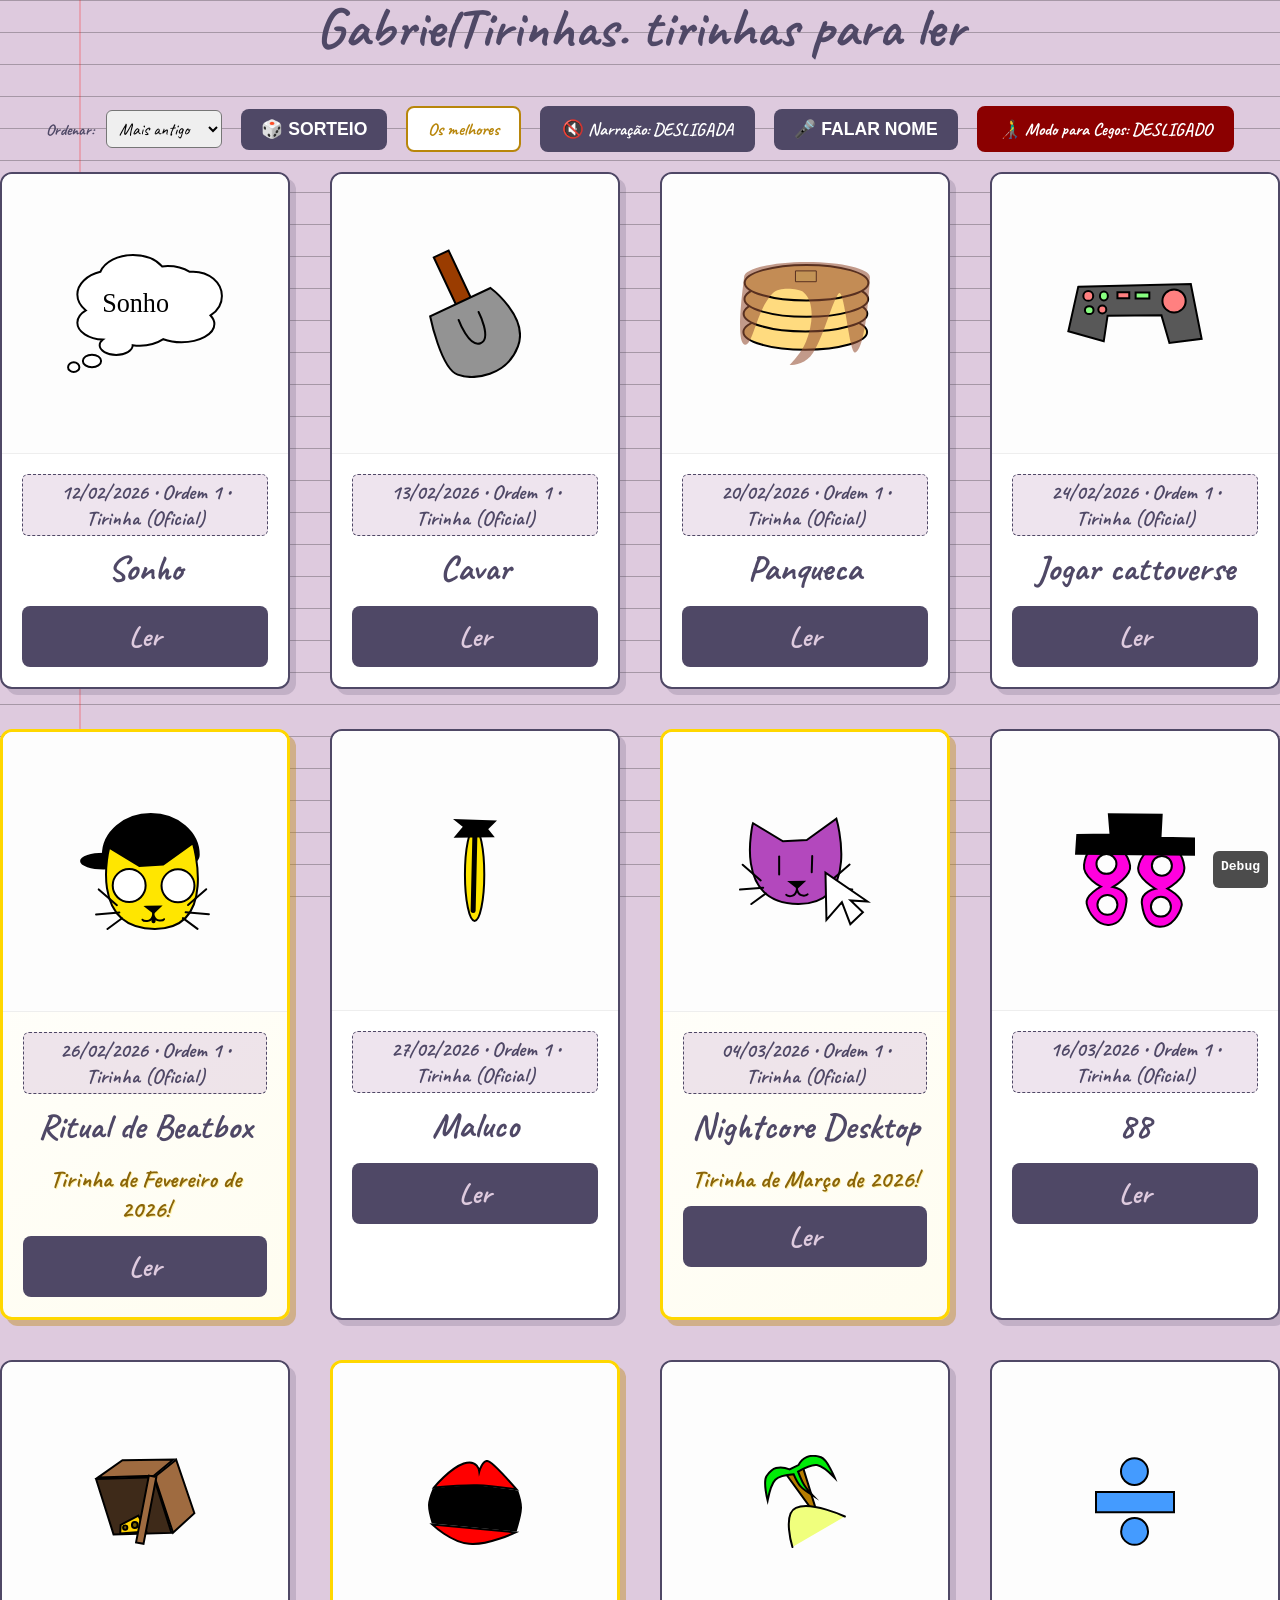
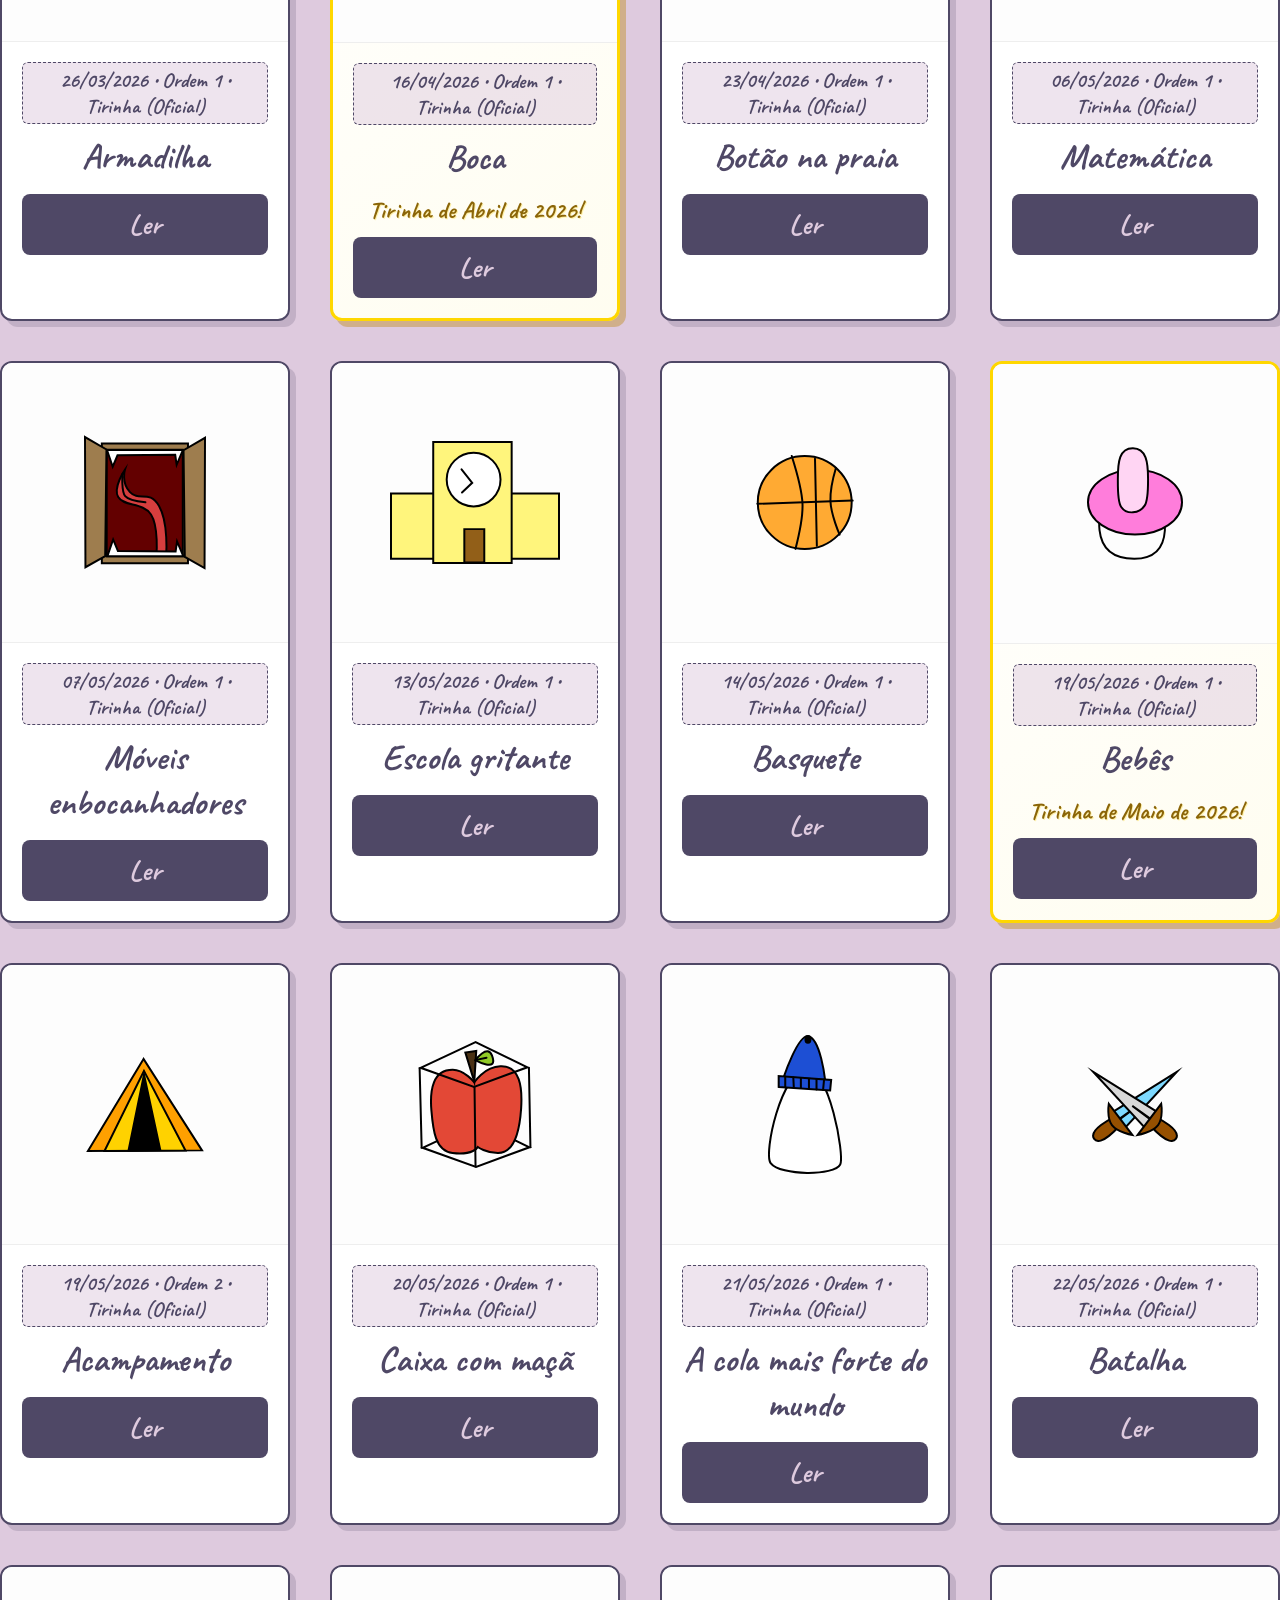
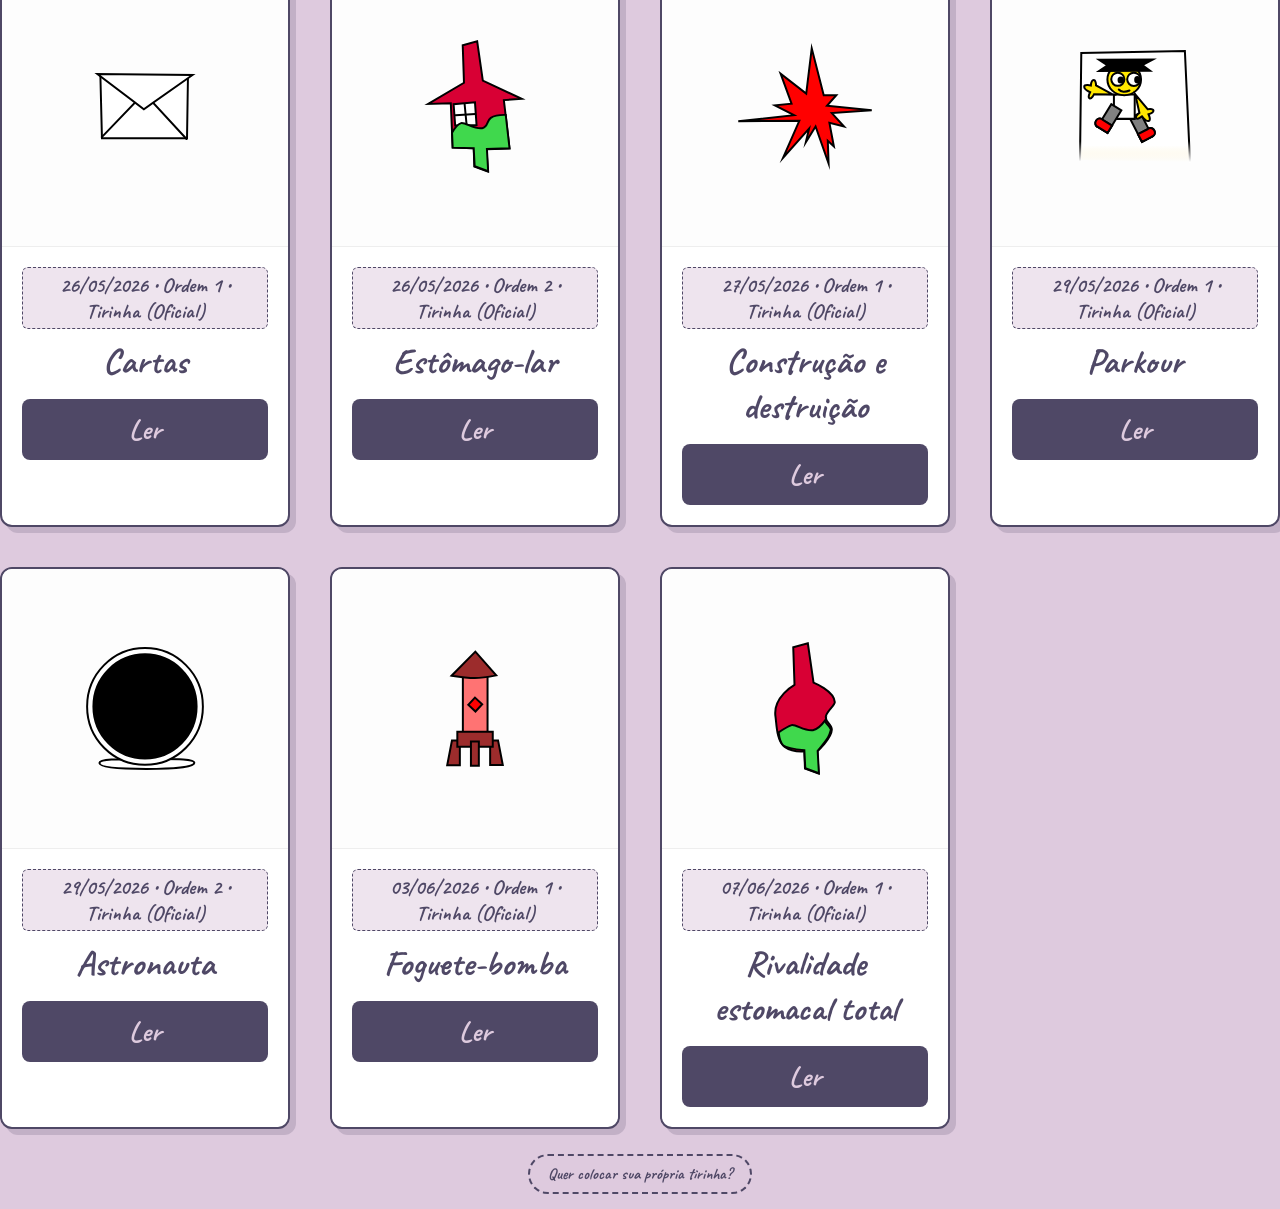
==== commit 095ca0e1: "Modo cego criado!" ====
--- a/index.html
+++ b/index.html
@@ -52,6 +52,17 @@
             background: #ffd700; color: #4F4866; box-shadow: 0 0 10px rgba(255, 215, 0, 0.6);
         }
 
+        /* Botão do Modo para Cegos */
+        .btn-cegos {
+            background: #8b0000; color: white; border: 2px solid #8b0000; border-radius: 8px;
+            padding: 10px 20px; font-size: 1.1rem; font-weight: bold; cursor: pointer;
+            margin-left: 15px; transition: all 0.2s;
+            font-family: 'Caveat', cursive;
+        }
+        .btn-cegos.ativo {
+            background: #006400; border-color: #006400; box-shadow: 0 0 10px rgba(0, 100, 0, 0.6);
+        }
+
         /* Tela de sobreposição do dado */
         #dados-container {
             display: none; position: fixed; top: 0; left: 0; width: 100%; height: 100%;
@@ -243,6 +254,8 @@
             
             <button id="btn-narracao" class="btn-narracao" onclick="alternarModoVoz()">🔇 Narração: DESLIGADA</button>
             <button class="btn-sorteio" onclick="ligarReconhecimentoVoz()">🎤 FALAR NOME</button>
+            
+            <button id="btn-cegos" class="btn-cegos" onclick="alternarModoCegos()">👨‍🦯 Modo para Cegos: DESLIGADO</button>
         </div>
 
         <main id="grid" class="games-grid"></main>
@@ -288,6 +301,10 @@
     <script>
         const grid = document.getElementById('grid');
         let apenasDouradosAtivo = false; 
+
+        // Variáveis do Modo para Cegos (Microfone Contínuo Independente)
+        let modoCegosAtivo = false;
+        let reconhecimentoCegos = null;
 
         // FUNÇÃO QUE FAZ O NAVEGADOR NARRAR A HISTÓRIA
         function falarTexto(texto) {
@@ -325,7 +342,133 @@
             }
         }
 
-        // SISTEMA DE RECONHECIMENTO DE VOZ (PROCURAR POR NOME)
+        // ==========================================
+        //    LÓGICA ISOLADA DO MODO PARA CEGOS
+        // ==========================================
+
+        function alternarModoCegos() {
+            modoCegosAtivo = !modoCegosAtivo;
+            const btn = document.getElementById('btn-cegos');
+            
+            if (modoCegosAtivo) {
+                if (btn) {
+                    btn.classList.add('ativo');
+                    btn.innerText = "🟩 Modo para Cegos: LIGADO";
+                }
+                inicializarReconhecimentoCegos();
+            } else {
+                if (btn) {
+                    btn.classList.remove('ativo');
+                    btn.innerText = "👨‍🦯 Modo para Cegos: DESLIGADO";
+                }
+                if (reconhecimentoCegos) {
+                    try { reconhecimentoCegos.abort(); } catch(e){}
+                    reconhecimentoCegos = null;
+                }
+            }
+        }
+
+        function inicializarReconhecimentoCegos() {
+            if (reconhecimentoCegos) return;
+
+            const SpeechRecognition = window.SpeechRecognition || window.webkitSpeechRecognition;
+            if (!SpeechRecognition) return;
+
+            reconhecimentoCegos = new SpeechRecognition();
+            reconhecimentoCegos.lang = 'pt-BR';
+            reconhecimentoCegos.interimResults = false;
+            reconhecimentoCegos.maxAlternatives = 1;
+            reconhecimentoCegos.continuous = true; // Mantém o microfone sempre aberto
+
+            reconhecimentoCegos.onresult = (event) => {
+                const listaResultados = event.results;
+                const ultimoResultado = listaResultados[listaResultados.length - 1];
+                if (!ultimoResultado.isFinal) return;
+
+                let comando = ultimoResultado[0].transcript.toLowerCase().trim();
+                debugLog(`Modo Cego ouviu: "${comando}"`);
+
+                if (comando === 'ajuda' || comando.includes('ajuda')) {
+                    debugLog("Comandos: voltar, sorteio, melhores, fechar");
+                    return;
+                }
+
+                if (comando === 'voltar' || comando === 'fechar') {
+                    fechar();
+                    return;
+                }
+
+                if (comando.includes('sorteio') || comando.includes('dado')) {
+                    sortearTirinha();
+                    return;
+                }
+
+                if (comando.includes('melhores') || comando.includes('filtro')) {
+                    alternarFiltroDourado();
+                    return;
+                }
+
+                // Procurar por nomes de tirinhas falados
+                if (typeof JOGOS !== 'undefined') {
+                    let textoLimpo = comando.replace(/-/g, ' ').trim();
+
+                    for (const tirinha of JOGOS) {
+                        let nomeTirinhaLimpo = tirinha.nome.toLowerCase().replace(/\s*parte\s*\d+/gi, '').replace(/-/g, ' ').trim();
+
+                        if (textoLimpo.includes(nomeTirinhaLimpo) || nomeTirinhaLimpo.includes(textoLimpo)) {
+                            let cod = window.CODIGOS && window.CODIGOS[tirinha.nome] ? String(window.CODIGOS[tirinha.nome]).trim() : '';
+                            let grupo = JOGOS.filter(j => (window.CODIGOS && window.CODIGOS[j.nome]) === cod);
+                            let pastas = grupo.map(j => j.nome);
+                            
+                            abrirPorCodigo(cod, pastas);
+                            break;
+                        }
+                    }
+                }
+            };
+
+            reconhecimentoCegos.onerror = (e) => {
+                debugLog("Erro no microfone contínuo: " + e.error);
+                relerEscutaCegos();
+            };
+
+            reconhecimentoCegos.onend = () => {
+                if (modoCegosAtivo) {
+                    relerEscutaCegos();
+                }
+            };
+
+            try { reconhecimentoCegos.start(); } catch(e){}
+        }
+
+        function relerEscutaCegos() {
+            if (!modoCegosAtivo) return;
+            
+            // CORREÇÃO CRÍTICA: Elimina a instância antiga travada antes de recriar do zero.
+            if (reconhecimentoCegos) {
+                try { reconhecimentoCegos.abort(); } catch(e){}
+                reconhecimentoCegos = null;
+            }
+            
+            // Pequena folga protetora de milissegundos para o navegador processar a limpeza
+            setTimeout(() => {
+                if (modoCegosAtivo) {
+                    inicializarReconhecimentoCegos();
+                }
+            }, 350); 
+        }
+
+        // Atalho por teclado (Enter ou Espaço ativa o modo de escuta contínuo)
+        document.addEventListener('keydown', (e) => {
+            if (!modoCegosAtivo && (e.key === 'Enter' || e.code === 'Space')) {
+                if (document.activeElement.tagName !== 'SELECT' && document.activeElement.tagName !== 'INPUT') {
+                    e.preventDefault();
+                    alternarModoCegos();
+                }
+            }
+        });
+
+        // RECONHECIMENTO DE VOZ PADRÃO (BOTÃO INDIVIDUAL)
         function ligarReconhecimentoVoz() {
             const SpeechRecognition = window.SpeechRecognition || window.webkitSpeechRecognition;
             if (!SpeechRecognition) {
@@ -333,6 +476,12 @@
                 return;
             }
 
+            // Desliga temporariamente o modo contínuo se for usar o botão manual único
+            if (modoCegosAtivo && reconhecimentoCegos) {
+                try { reconhecimentoCegos.abort(); } catch(e){}
+                reconhecimentoCegos = null;
+            }
+
             const recognition = new SpeechRecognition();
             recognition.lang = 'pt-BR';
             recognition.interimResults = false;
@@ -342,19 +491,27 @@
             debugLog("Ouvindo nome de tirinha...");
 
             recognition.onresult = (event) => {
-                const textoFalado = event.results[0][0].transcript.toLowerCase().trim();
-                debugLog(`Ouvi: "${textoFalado}"`);
-
+                let textoFalado = event.results[0][0].transcript.toLowerCase().trim();
+                textoFalado = textoFalado.replace(/\b(\w+)(?:\s+\1)+\b/g, '$1');
+                
+                if (textoFalado.endsWith('s') && textoFalado.length > 3) {
+                    textoFalado = textoFalado.slice(0, -1);
+                }
+                
+                let textoFaladoLimpo = textoFalado.replace(/-/g, ' ').trim();
                 if (typeof JOGOS === 'undefined' || !Array.isArray(JOGOS)) return;
 
                 let grupoEncontrado = null;
                 let codigoEncontrado = '';
 
                 for (const tirinha of JOGOS) {
-                    const nomeTirinha = String(tirinha.nome).toLowerCase();
-                    if (nomeTirinha.includes(textoFalado) || textoFalado.includes(nomeTirinha)) {
+                    let nomeTirinha = String(tirinha.nome).toLowerCase().replace(/\s*parte\s*\d+/gi, '').trim();
+                    let nomeTirinhaLimpo = nomeTirinha.replace(/-/g, ' ').trim();
+
+                    if (textoFaladoLimpo.includes(nomeTirinhaLimpo) || nomeTirinhaLimpo.includes(textoFaladoLimpo) || 
+                        textoFaladoLimpo.split(' ').some(palavra => nomeTirinhaLimpo.includes(palavra) && palavra.length > 3)) {
+                        
                         codigoEncontrado = window.CODIGOS && window.CODIGOS[tirinha.nome] ? String(window.CODIGOS[tirinha.nome]).trim() : '';
-                        
                         grupoEncontrado = JOGOS.filter(j => {
                             const c = window.CODIGOS && window.CODIGOS[j.nome] ? String(window.CODIGOS[j.nome]).trim() : '';
                             return c === codigoEncontrado;
@@ -371,8 +528,10 @@
                 }
             };
 
-            recognition.onerror = (event) => {
-                console.log("Erro reconhecimento: ", event.error);
+            recognition.onend = () => {
+                if (modoCegosAtivo) {
+                    relerEscutaCegos();
+                }
             };
         }
 
@@ -451,10 +610,9 @@
         function alternarFiltroDourado() {
             apenasDouradosAtivo = !apenasDouradosAtivo;
             const btn = document.getElementById('btn-filtro');
-            if (apenasDouradosAtivo) {
-                btn.classList.add('ativo');
-            } else {
-                btn.classList.remove('ativo');
+            if (btn) {
+                if (apenasDouradosAtivo) btn.classList.add('ativo');
+                else btn.classList.remove('ativo');
             }
             carregarTirinhas();
         }
@@ -464,7 +622,6 @@
             grid.innerHTML = '';
             
             const orderedObjects = getOrderedJogos();
-            debugLog(`Carregando ${orderedObjects.length} tirinhas...`);
 
             if (orderedObjects.length === 0) {
                 grid.innerHTML = '<p style="color:#4F4866; text-align:center; font-size: 1.5rem; font-weight: bold;">Nenhuma tirinha encontrada.</p>';
@@ -526,7 +683,7 @@
                     `;
                     grid.appendChild(card);
                 } catch (err) {
-                    console.error(`Erro ao renderizar grupo de código: ${codigo}`, err);
+                    console.error(err);
                 }
             }
         }
@@ -584,8 +741,7 @@
                 setTimeout(() => {
                     container.style.display = 'none';
                     if (tirinhaSorteada) {
-                        const cod = window.CODIGOS && window.CODIGOS[tirinhaSorteada.nome] ? String(window.CODIGOS[tirinhaTirada.nome]).trim() : '';
-                        
+                        const cod = window.CODIGOS && window.CODIGOS[tirinhaSorteada.nome] ? String(window.CODIGOS[tirinhaSorteada.nome]).trim() : '';
                         const grupoSorteado = JOGOS.filter(j => {
                             const c = window.CODIGOS && window.CODIGOS[j.nome] ? String(window.CODIGOS[j.nome]).trim() : '';
                             return c === cod;
@@ -599,7 +755,6 @@
             }, 1350);
         }
 
-        // CORREÇÃO: Busca direta e limpa no objeto de roteiros usando chaves limpas
         function abrirPorCodigo(codigoAlvo, listaDePastas) {
             if (!Array.isArray(listaDePastas)) {
                 listaDePastas = [listaDePastas];
@@ -633,6 +788,7 @@
             if (typeof window.speechSynthesis !== 'undefined') {
                 window.speechSynthesis.cancel();
             }
+            if (modoCegosAtivo) relerEscutaCegos();
         }
 
         function abrirModalEnvio() {
@@ -641,6 +797,7 @@
 
         function fecharModalEnvio() {
             document.getElementById('modal-envio').style.display = 'none';
+            if (modoCegosAtivo) relerEscutaCegos();
         }
 
         document.addEventListener('DOMContentLoaded', () => {
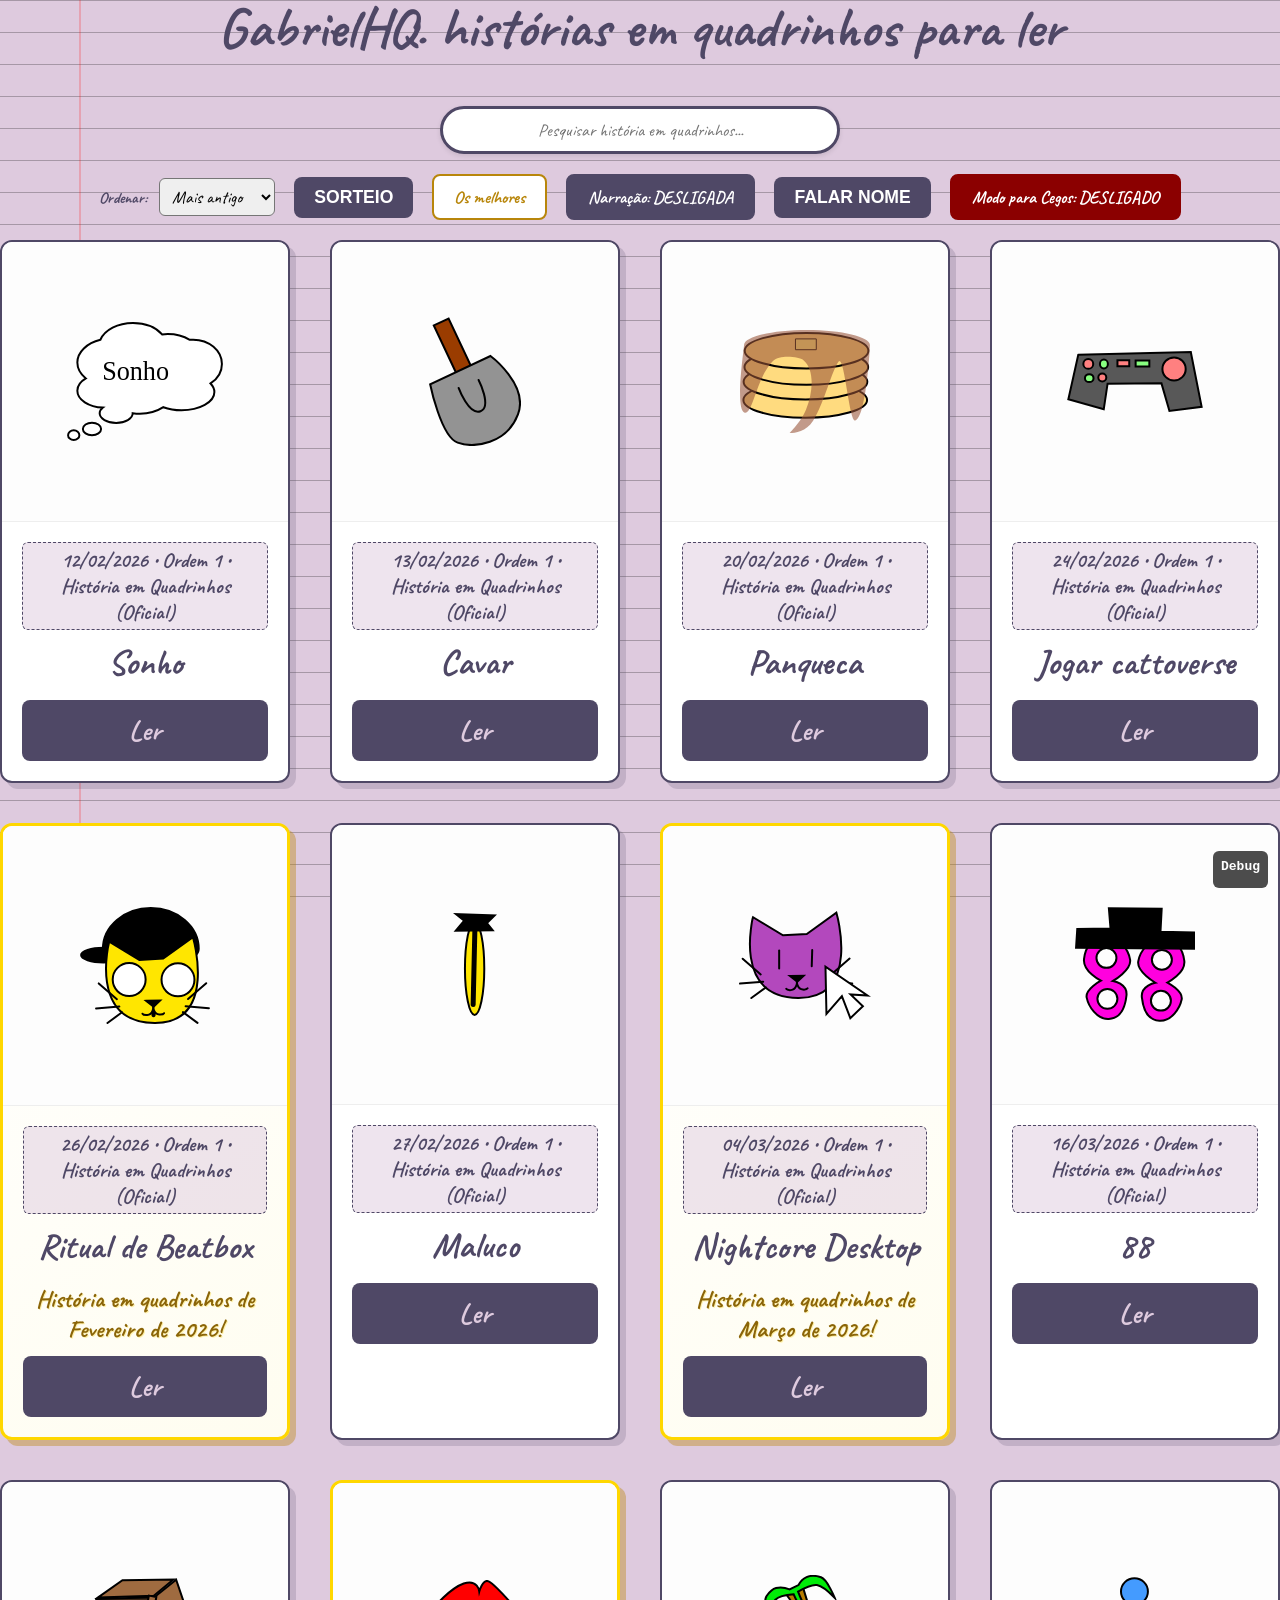
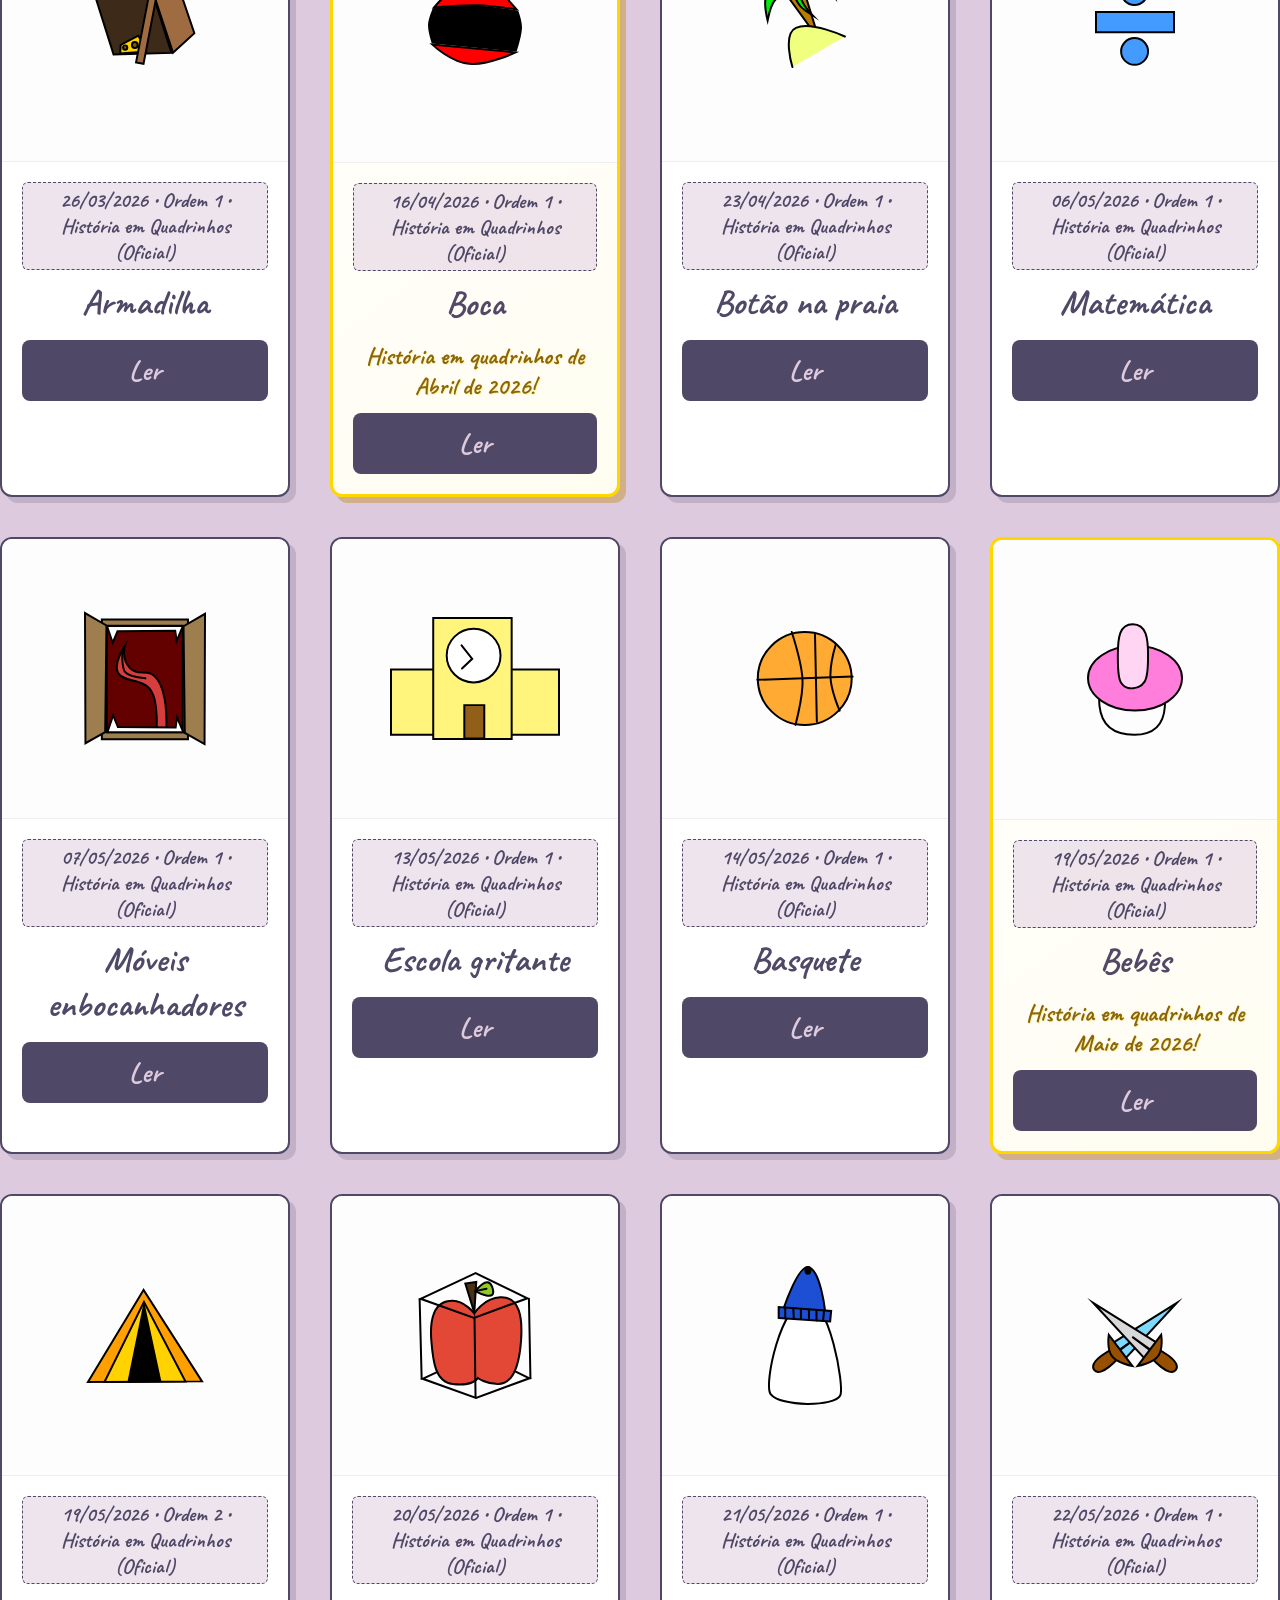
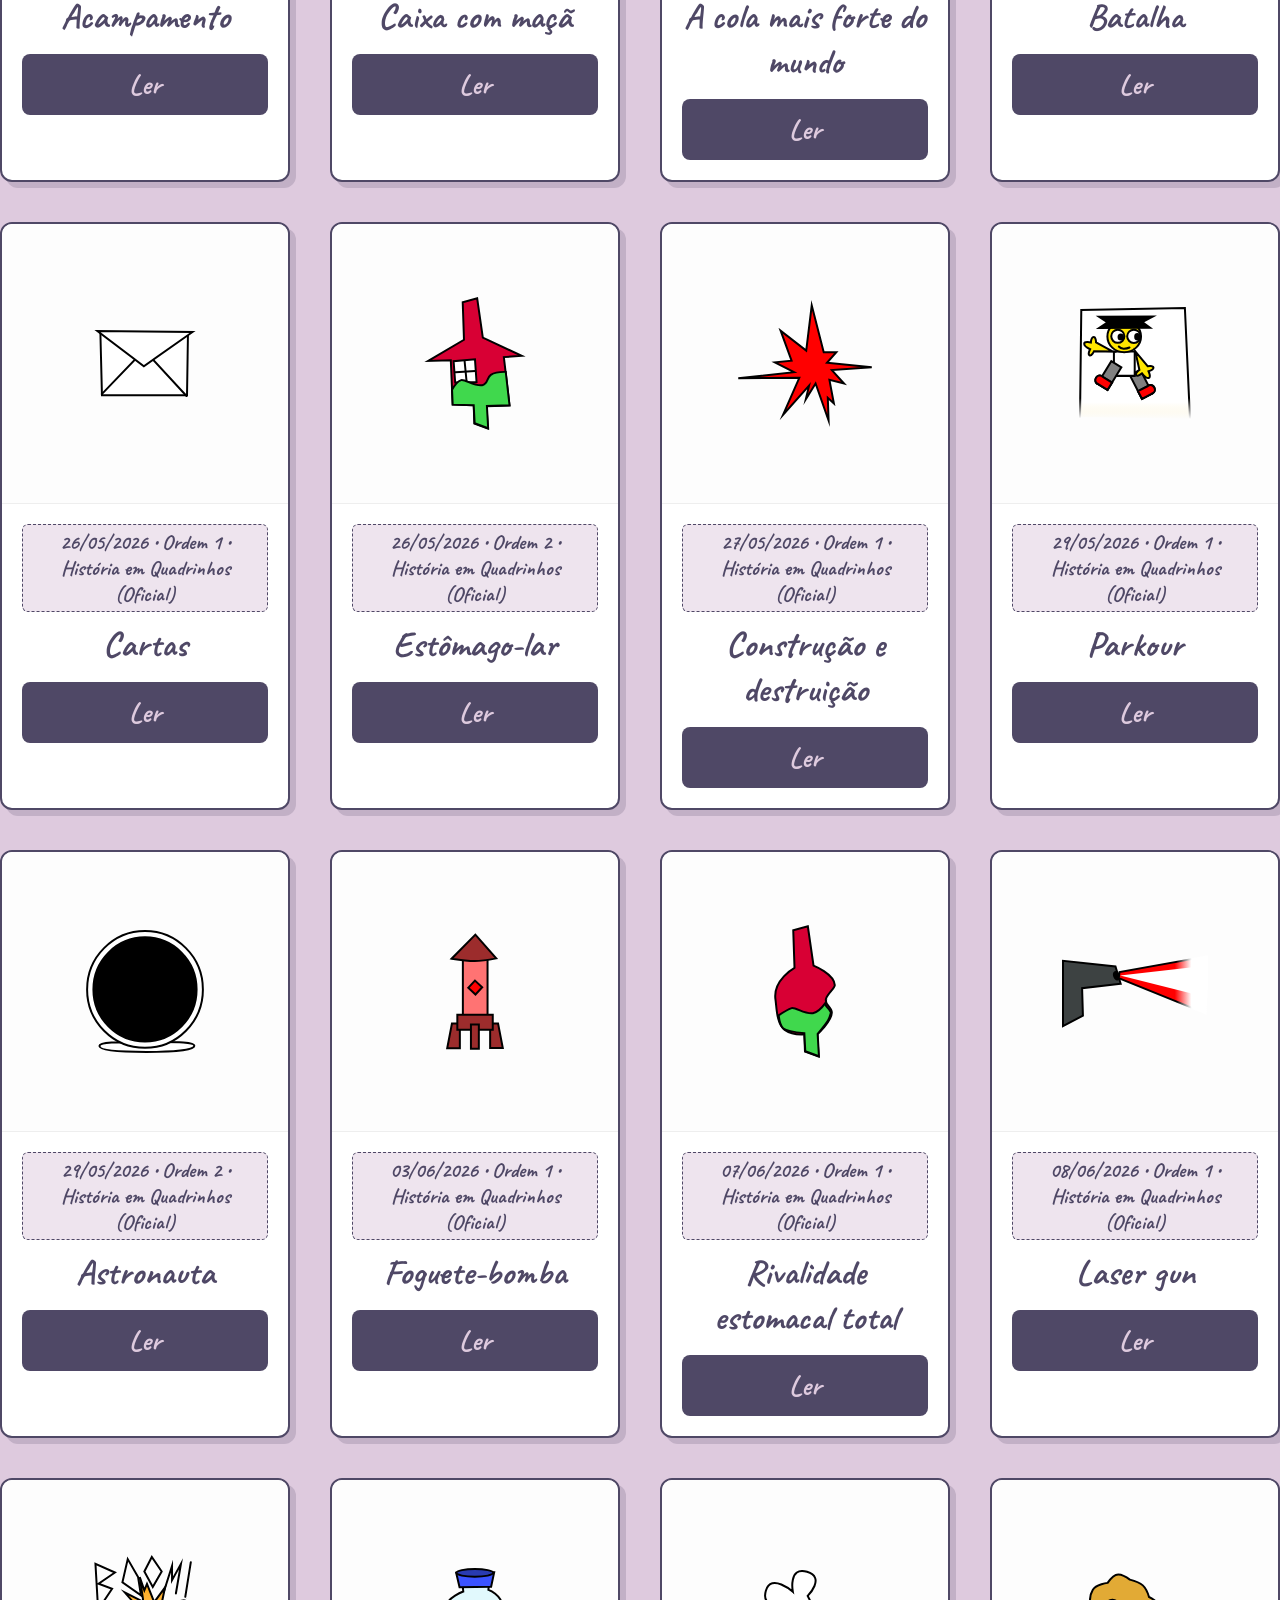
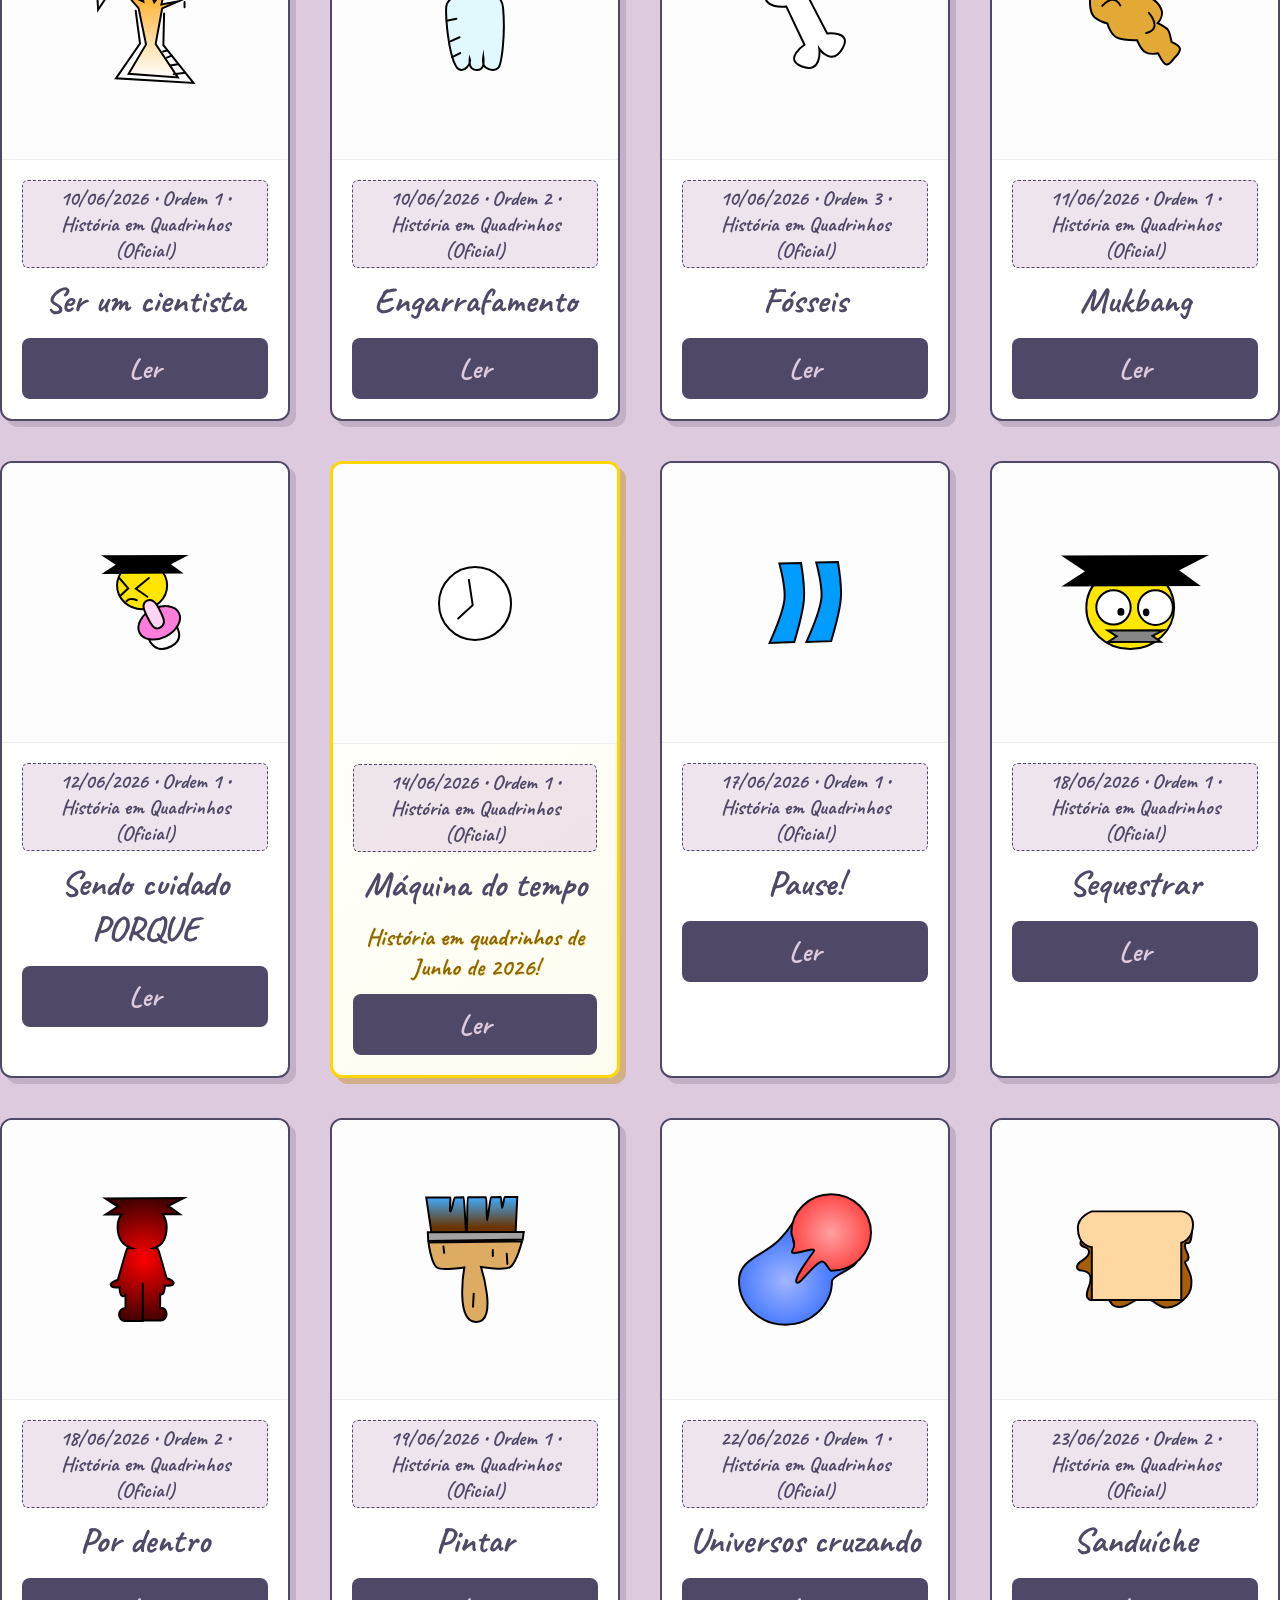
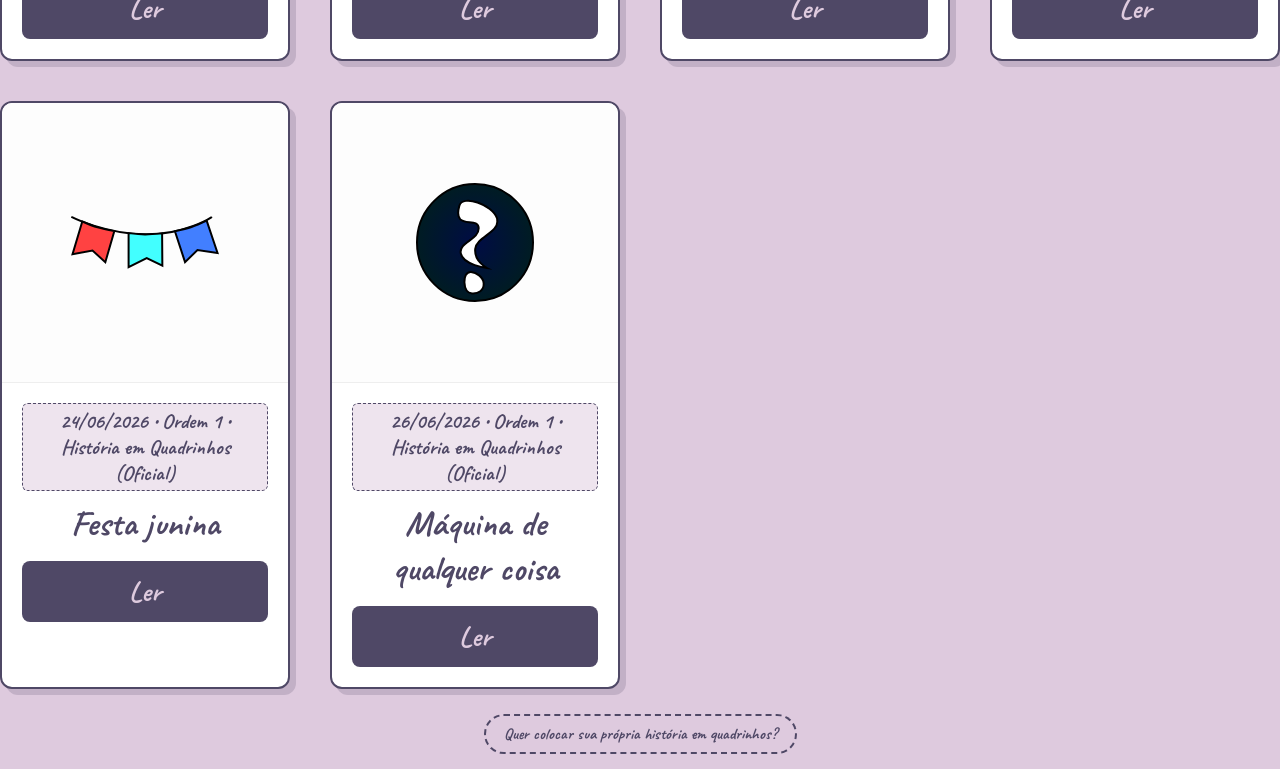
==== commit ac964dcc: "Novas histórias! Novas histórias para ler e rir!" ====
--- a/index.html
+++ b/index.html
@@ -2,7 +2,7 @@
 <html lang="pt-br">
 <head>
     <meta charset="UTF-8">
-    <title>GabrielTirinhas</title>
+    <title>GabrielHQ</title>
     <link rel="stylesheet" href="style.css">
     <style>
         /* Leitor que sobrepõe o site */
@@ -61,6 +61,30 @@
         }
         .btn-cegos.ativo {
             background: #006400; border-color: #006400; box-shadow: 0 0 10px rgba(0, 100, 0, 0.6);
+        }
+
+        /* ======== ESTILO DA BARRA DE PESQUISA ======== */
+        .container-pesquisa {
+            text-align: center;
+            margin-bottom: 20px;
+        }
+        .input-pesquisa {
+            width: 80%;
+            max-width: 400px;
+            padding: 10px 15px;
+            font-size: 1.1rem;
+            border: 3px solid #4F4866;
+            border-radius: 25px;
+            outline: none;
+            font-family: 'Caveat', cursive;
+            text-align: center;
+            transition: all 0.3s ease;
+            box-shadow: 0 2px 5px rgba(0,0,0,0.1);
+        }
+        .input-pesquisa:focus {
+            box-shadow: 0 0 10px rgba(79, 72, 102, 0.5);
+            width: 85%;
+            max-width: 450px;
         }
 
         /* Tela de sobreposição do dado */
@@ -238,35 +262,40 @@
 
     <div id="home">
         <header class="header-top">
-            <h1 class="logo">GabrielTirinhas. tirinhas para ler</h1>
+            <h1 class="logo">GabrielHQ. histórias em quadrinhos para ler</h1>
         </header>
+
+        <div class="container-pesquisa">
+            <input type="text" id="input-busca" class="input-pesquisa" placeholder="Pesquisar história em quadrinhos..." oninput="carregarTirinhas()">
+        </div>
+
         <div style="text-align:center; margin-bottom:20px;">
             <label for="sort-select" style="color:#4F4866; font-weight:700; margin-right:8px">Ordenar:</label>
             <select id="sort-select" style="font-family: 'Caveat', cursive; font-size:1.1rem; padding:6px 8px; border-radius:6px;">
                 <option value="default">Mais antigo</option>
                 <option value="recent">Mais recente</option>
-                <option value="name-asc">Nome A→Z</option>
-                <option value="name-desc">Nome Z→A</option>
+                <option value="name-asc">Nome A a Z</option>
+                <option value="name-desc">Nome Z a A</option>
             </select>
             
-            <button class="btn-sorteio" onclick="sortearTirinha()">🎲 SORTEIO</button>
+            <button class="btn-sorteio" onclick="sortearTirinha()">SORTEIO</button>
             <button id="btn-filtro" class="btn-filtro-dourado" onclick="alternarFiltroDourado()">Os melhores</button>
             
-            <button id="btn-narracao" class="btn-narracao" onclick="alternarModoVoz()">🔇 Narração: DESLIGADA</button>
-            <button class="btn-sorteio" onclick="ligarReconhecimentoVoz()">🎤 FALAR NOME</button>
-            
-            <button id="btn-cegos" class="btn-cegos" onclick="alternarModoCegos()">👨‍🦯 Modo para Cegos: DESLIGADO</button>
+            <button id="btn-narracao" class="btn-narracao" onclick="alternarModoVoz()">Narração: DESLIGADA</button>
+            <button class="btn-sorteio" onclick="ligarReconhecimentoVoz()">FALAR NOME</button>
+            
+            <button id="btn-cegos" class="btn-cegos" onclick="alternarModoCegos()">Modo para Cegos: DESLIGADO</button>
         </div>
 
         <main id="grid" class="games-grid"></main>
 
         <div class="container-propria-tirinha">
-            <button class="btn-propria-tirinha" onclick="abrirModalEnvio()">Quer colocar sua própria tirinha?</button>
+            <button class="btn-propria-tirinha" onclick="abrirModalEnvio()">Quer colocar sua própria história em quadrinhos?</button>
         </div>
     </div>
 
     <div id="leitor">
-        <button class="btn-voltar" onclick="fechar()">← VOLTAR</button>
+        <button class="btn-voltar" onclick="fechar()">VOLTAR</button>
         <div id="leitor-imagens"></div>
     </div>
 
@@ -285,12 +314,12 @@
 
     <div id="modal-envio" class="modal-envio">
         <div class="conteudo-modal">
-            <h3>Envie sua Tirinha!</h3>
+            <h3>Envie sua História em Quadrinhos!</h3>
             <p><strong>Email:</strong> <span class="email-destaque">cofrinho88@gmail.com</span></p>
-            <p>Se sua tirinha foi feita no tradicional (papel) não precisa refazer no digital, é só tirar foto!</p>
-            <p>Você precisa mandar foto da sua tirinha na mensagem.</p>
-            <p>Eu vou ver se a tirinha é apropriada para ficar no site.</p>
-            <p>Se você não enviar a thumbnail da tirinha então eu crio uma.</p>
+            <p>Se sua história em quadrinhos foi feita no tradicional (papel) não precisa refazer no digital, é só tirar foto!</p>
+            <p>Você precisa mandar foto da sua história em quadrinhos na mensagem.</p>
+            <p>Eu vou ver se a história em quadrinhos é apropriada para ficar no site.</p>
+            <p>Se você não enviar a thumbnail da história em quadrinhos então eu crio uma.</p>
             <button class="btn-fechar-modal" onclick="fecharModalEnvio()">Entendi</button>
         </div>
     </div>
@@ -302,11 +331,25 @@
         const grid = document.getElementById('grid');
         let apenasDouradosAtivo = false; 
 
-        // Variáveis do Modo para Cegos (Microfone Contínuo Independente)
+        // Variáveis do Modo para Cegos
         let modoCegosAtivo = false;
         let reconhecimentoCegos = null;
 
+        // FUNÇÃO DE SÍNTESE DO MODO CEGO
+        function emitirAudioCego(texto) {
+            if (typeof window.speechSynthesis === 'undefined' || !texto) return;
+            window.speechSynthesis.cancel();
+            const m = new SpeechSynthesisUtterance(texto);
+            m.lang = 'pt-BR';
+            m.rate = 1.1;
+            window.speechSynthesis.speak(m);
+        }
+
         // FUNÇÃO QUE FAZ O NAVEGADOR NARRAR A HISTÓRIA
+        function talkText(texto) {
+            falarTexto(texto);
+        }
+
         function falarTexto(texto) {
             if (!window.narracaoModoVozAtivo) return;
             if (typeof window.speechSynthesis === 'undefined') return;
@@ -320,32 +363,37 @@
             window.speechSynthesis.speak(mensagem);
         }
 
-        // ALTERNAR O MODO NARRAÇÃO (LIGADO/DESLIGADO)
+        // LÓGICA DE CONTROLE DA NARRAÇÃO
+        function atualizarInterfaceNarracao() {
+            const btn = document.getElementById('btn-narracao');
+            if (btn) {
+                if (window.narracaoModoVozAtivo) {
+                    btn.classList.add('ativo');
+                    btn.innerText = "Narração: LIGADA";
+                    btn.style.background = "#ffd700";
+                    btn.style.color = "#4F4866";
+                } else {
+                    btn.classList.remove('ativo');
+                    btn.innerText = "Narração: DESLIGADA";
+                    btn.style.background = "#4F4866";
+                    btn.style.color = "white";
+                }
+            }
+        }
+
         function alternarModoVoz() {
             window.narracaoModoVozAtivo = !window.narracaoModoVozAtivo;
-            const btn = document.getElementById('btn-narracao');
-            
+            atualizarInterfaceNarracao();
             if (window.narracaoModoVozAtivo) {
-                btn.classList.add('ativo');
-                btn.innerText = "🔊 Narração: LIGADA";
-                btn.style.background = "#ffd700";
-                btn.style.color = "#4F4866";
                 falarTexto("Modo narração ativado!");
             } else {
-                btn.classList.remove('ativo');
-                btn.innerText = "🔇 Narração: DESLIGADA";
-                btn.style.background = "#4F4866";
-                btn.style.color = "white";
                 if (typeof window.speechSynthesis !== 'undefined') {
                     window.speechSynthesis.cancel();
                 }
             }
         }
 
-        // ==========================================
-        //    LÓGICA ISOLADA DO MODO PARA CEGOS
-        // ==========================================
-
+        // LÓGICA DO MODO PARA CEGOS
         function alternarModoCegos() {
             modoCegosAtivo = !modoCegosAtivo;
             const btn = document.getElementById('btn-cegos');
@@ -353,18 +401,28 @@
             if (modoCegosAtivo) {
                 if (btn) {
                     btn.classList.add('ativo');
-                    btn.innerText = "🟩 Modo para Cegos: LIGADO";
-                }
+                    btn.innerText = "Modo para Cegos: LIGADO";
+                }
+                
+                window.narracaoModoVozAtivo = true;
+                atualizarInterfaceNarracao();
+
+                emitirAudioCego("Modo para cegos ativado. Diga ajuda para ouvir os comandos.");
                 inicializarReconhecimentoCegos();
             } else {
                 if (btn) {
                     btn.classList.remove('ativo');
-                    btn.innerText = "👨‍🦯 Modo para Cegos: DESLIGADO";
-                }
+                    btn.innerText = "Modo para Cegos: DESLIGADO";
+                }
+                
+                window.narracaoModoVozAtivo = false;
+                atualizarInterfaceNarracao();
+
                 if (reconhecimentoCegos) {
                     try { reconhecimentoCegos.abort(); } catch(e){}
                     reconhecimentoCegos = null;
                 }
+                emitirAudioCego("Modo para cegos desativado.");
             }
         }
 
@@ -378,7 +436,7 @@
             reconhecimentoCegos.lang = 'pt-BR';
             reconhecimentoCegos.interimResults = false;
             reconhecimentoCegos.maxAlternatives = 1;
-            reconhecimentoCegos.continuous = true; // Mantém o microfone sempre aberto
+            reconhecimentoCegos.continuous = true; 
 
             reconhecimentoCegos.onresult = (event) => {
                 const listaResultados = event.results;
@@ -389,28 +447,45 @@
                 debugLog(`Modo Cego ouviu: "${comando}"`);
 
                 if (comando === 'ajuda' || comando.includes('ajuda')) {
-                    debugLog("Comandos: voltar, sorteio, melhores, fechar");
+                    emitirAudioCego("Comandos disponíveis: voltar, sorteio, melhores, listar histórias em quadrinhos.");
                     return;
                 }
 
                 if (comando === 'voltar' || comando === 'fechar') {
                     fechar();
+                    emitirAudioCego("Voltando para a tela principal.");
                     return;
                 }
 
                 if (comando.includes('sorteio') || comando.includes('dado')) {
+                    emitirAudioCego("Sorteando história em quadrinhos agora.");
                     sortearTirinha();
                     return;
                 }
 
                 if (comando.includes('melhores') || comando.includes('filtro')) {
                     alternarFiltroDourado();
+                    emitirAudioCego(apenasDouradosAtivo ? "Filtro ativado. Mostrando apenas os melhores." : "Filtro desativado. Mostrando todas as histórias em quadrinhos.");
                     return;
                 }
 
-                // Procurar por nomes de tirinhas falados
+                if (comando.includes('listar') || comando.includes('quadrinhos') || comando.includes('nomes') || comando.includes('histórias')) {
+                    if (typeof JOGOS !== 'undefined' && JOGOS.length > 0) {
+                        let listaNomes = [];
+                        JOGOS.forEach(j => {
+                            let n = j.nome.replace(/\s*parte\s*\d+/gi, '').trim();
+                            if (!listaNomes.includes(n)) listaNomes.push(n);
+                        });
+                        emitirAudioCego("Histórias em quadrinhos disponíveis: " + listaNomes.join(", "));
+                    } else {
+                        emitirAudioCego("Nenhuma história em quadrinhos encontrada.");
+                    }
+                    return;
+                }
+
                 if (typeof JOGOS !== 'undefined') {
                     let textoLimpo = comando.replace(/-/g, ' ').trim();
+                    let achou = false;
 
                     for (const tirinha of JOGOS) {
                         let nomeTirinhaLimpo = tirinha.nome.toLowerCase().replace(/\s*parte\s*\d+/gi, '').replace(/-/g, ' ').trim();
@@ -420,9 +495,14 @@
                             let grupo = JOGOS.filter(j => (window.CODIGOS && window.CODIGOS[j.nome]) === cod);
                             let pastas = grupo.map(j => j.nome);
                             
-                            abrirPorCodigo(cod, pastas);
+                            emitirAudioCego("Abrindo: " + tirinha.nome.replace(/\s*parte\s*\d+/gi, '').trim());
+                            setTimeout(() => { abrirPorCodigo(cod, pastas); }, 900);
+                            achou = true;
                             break;
                         }
+                    }
+                    if (!achou && comando.length > 3) {
+                        emitirAudioCego("Comando não reconhecido. Diga ajuda.");
                     }
                 }
             };
@@ -443,14 +523,10 @@
 
         function relerEscutaCegos() {
             if (!modoCegosAtivo) return;
-            
-            // CORREÇÃO CRÍTICA: Elimina a instância antiga travada antes de recriar do zero.
             if (reconhecimentoCegos) {
                 try { reconhecimentoCegos.abort(); } catch(e){}
                 reconhecimentoCegos = null;
             }
-            
-            // Pequena folga protetora de milissegundos para o navegador processar a limpeza
             setTimeout(() => {
                 if (modoCegosAtivo) {
                     inicializarReconhecimentoCegos();
@@ -458,7 +534,6 @@
             }, 350); 
         }
 
-        // Atalho por teclado (Enter ou Espaço ativa o modo de escuta contínuo)
         document.addEventListener('keydown', (e) => {
             if (!modoCegosAtivo && (e.key === 'Enter' || e.code === 'Space')) {
                 if (document.activeElement.tagName !== 'SELECT' && document.activeElement.tagName !== 'INPUT') {
@@ -468,15 +543,11 @@
             }
         });
 
-        // RECONHECIMENTO DE VOZ PADRÃO (BOTÃO INDIVIDUAL)
+        // RECONHECIMENTO DE VOZ PADRÃO
         function ligarReconhecimentoVoz() {
             const SpeechRecognition = window.SpeechRecognition || window.webkitSpeechRecognition;
-            if (!SpeechRecognition) {
-                debugLog("O navegador não suporta comandos por voz.");
-                return;
-            }
-
-            // Desliga temporariamente o modo contínuo se for usar o botão manual único
+            if (!SpeechRecognition) return;
+
             if (modoCegosAtivo && reconhecimentoCegos) {
                 try { reconhecimentoCegos.abort(); } catch(e){}
                 reconhecimentoCegos = null;
@@ -488,7 +559,6 @@
             recognition.maxAlternatives = 1;
 
             recognition.start();
-            debugLog("Ouvindo nome de tirinha...");
 
             recognition.onresult = (event) => {
                 let textoFalado = event.results[0][0].transcript.toLowerCase().trim();
@@ -523,8 +593,6 @@
                 if (grupoEncontrado && grupoEncontrado.length > 0) {
                     const nomesPastas = grupoEncontrado.map(j => j.nome);
                     abrirPorCodigo(codigoEncontrado, nomesPastas);
-                } else {
-                    debugLog("Nenhuma tirinha parecida encontrada.");
                 }
             };
 
@@ -579,6 +647,14 @@
             if (typeof JOGOS === 'undefined' || !Array.isArray(JOGOS)) return [];
             
             let listaFiltrada = JOGOS.slice();
+
+            const termoBusca = document.getElementById('input-busca')?.value.toLowerCase().trim() || "";
+            if (termoBusca !== "") {
+                listaFiltrada = listaFiltrada.filter(item => 
+                    String(item.nome).toLowerCase().includes(termoBusca)
+                );
+            }
+
             if (apenasDouradosAtivo) {
                 listaFiltrada = listaFiltrada.filter(item => item.Dourado === true);
             }
@@ -624,7 +700,7 @@
             const orderedObjects = getOrderedJogos();
 
             if (orderedObjects.length === 0) {
-                grid.innerHTML = '<p style="color:#4F4866; text-align:center; font-size: 1.5rem; font-weight: bold;">Nenhuma tirinha encontrada.</p>';
+                grid.innerHTML = '<p style="color:#4F4866; text-align:center; font-size: 1.5rem; font-weight: bold;">Nenhuma história em quadrinhos encontrada.</p>';
                 return;
             }
 
@@ -655,7 +731,7 @@
                     if (primeiroItem.Dourado) {
                         classeDourado = 'card-dourado';
                         const nomeMes = getNomeMes(meta.rawMonth);
-                        textoExtraDourado = `<div class="tag-texto-dourado">Tirinha de ${nomeMes} de 20${meta.rawYear}!</div>`;
+                        textoExtraDourado = `<div class="tag-texto-dourado">História em quadrinhos de ${nomeMes} de 20${meta.rawYear}!</div>`;
                     }
 
                     if (itensDoGrupo.length > 1) {
@@ -699,7 +775,7 @@
             
             const rest = (codigo || '').slice(7).toUpperCase();
             let type = 'Desconhecido';
-            if (rest[0] === 'T') type = 'Tirinha';
+            if (rest[0] === 'T') type = 'História em Quadrinhos';
             if (rest[0] === 'D') type = 'Desenho';
             if (rest[0] === 'L') type = 'Livro';
             
@@ -748,6 +824,9 @@
                         });
                         const pastasSorteio = grupoSorteado.map(j => j.nome);
 
+                        if (modoCegosAtivo) {
+                            emitirAudioCego("História em quadrinhos número " + numeroDado + " sorteada: " + tirinhaSorteada.nome.replace(/\s*parte\s*\d+/gi, '').trim());
+                        }
                         abrirPorCodigo(cod, pastasSorteio);
                     }
                 }, 700);
@@ -759,6 +838,8 @@
             if (!Array.isArray(listaDePastas)) {
                 listaDePastas = [listaDePastas];
             }
+
+            listaDePastas.sort((a, b) => String(a).localeCompare(String(b), 'pt', { numeric: true, sensitivity: 'base' }));
 
             document.getElementById('home').style.display = 'none';
             document.getElementById('leitor').style.display = 'block';
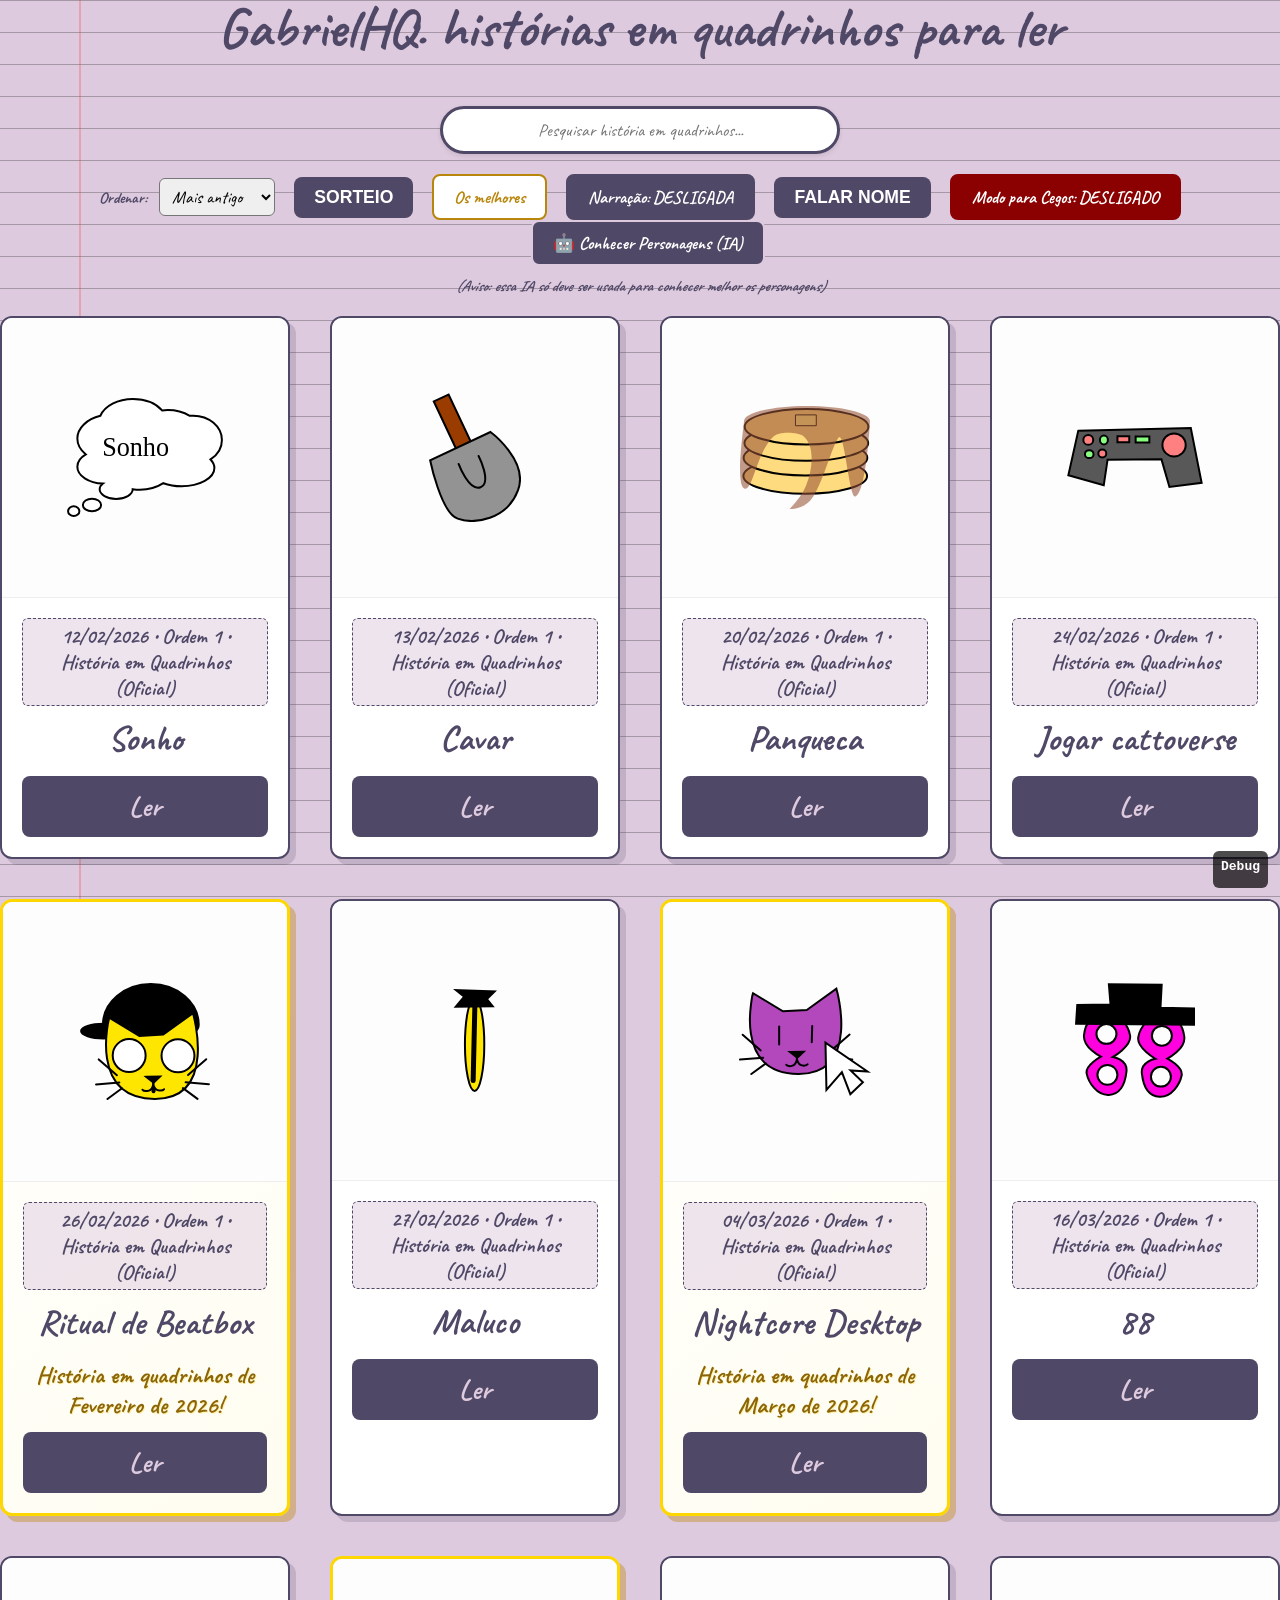
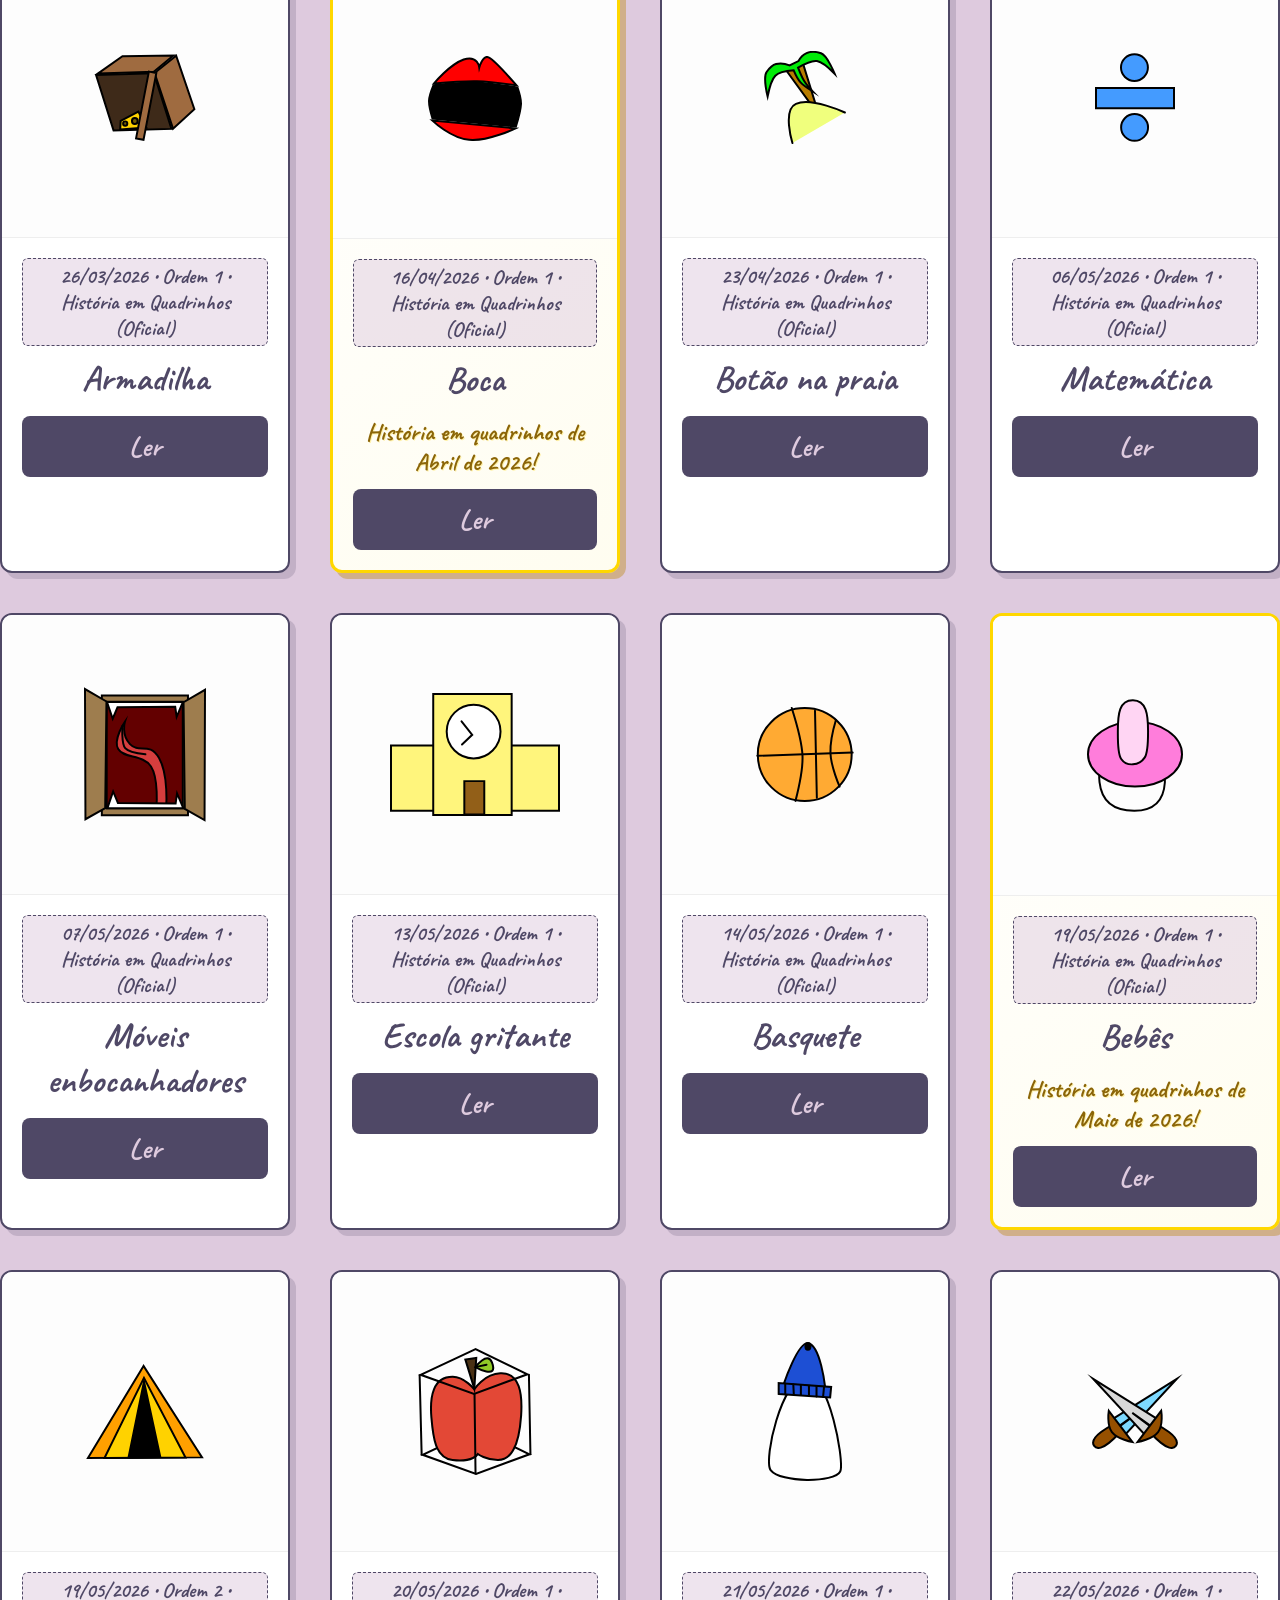
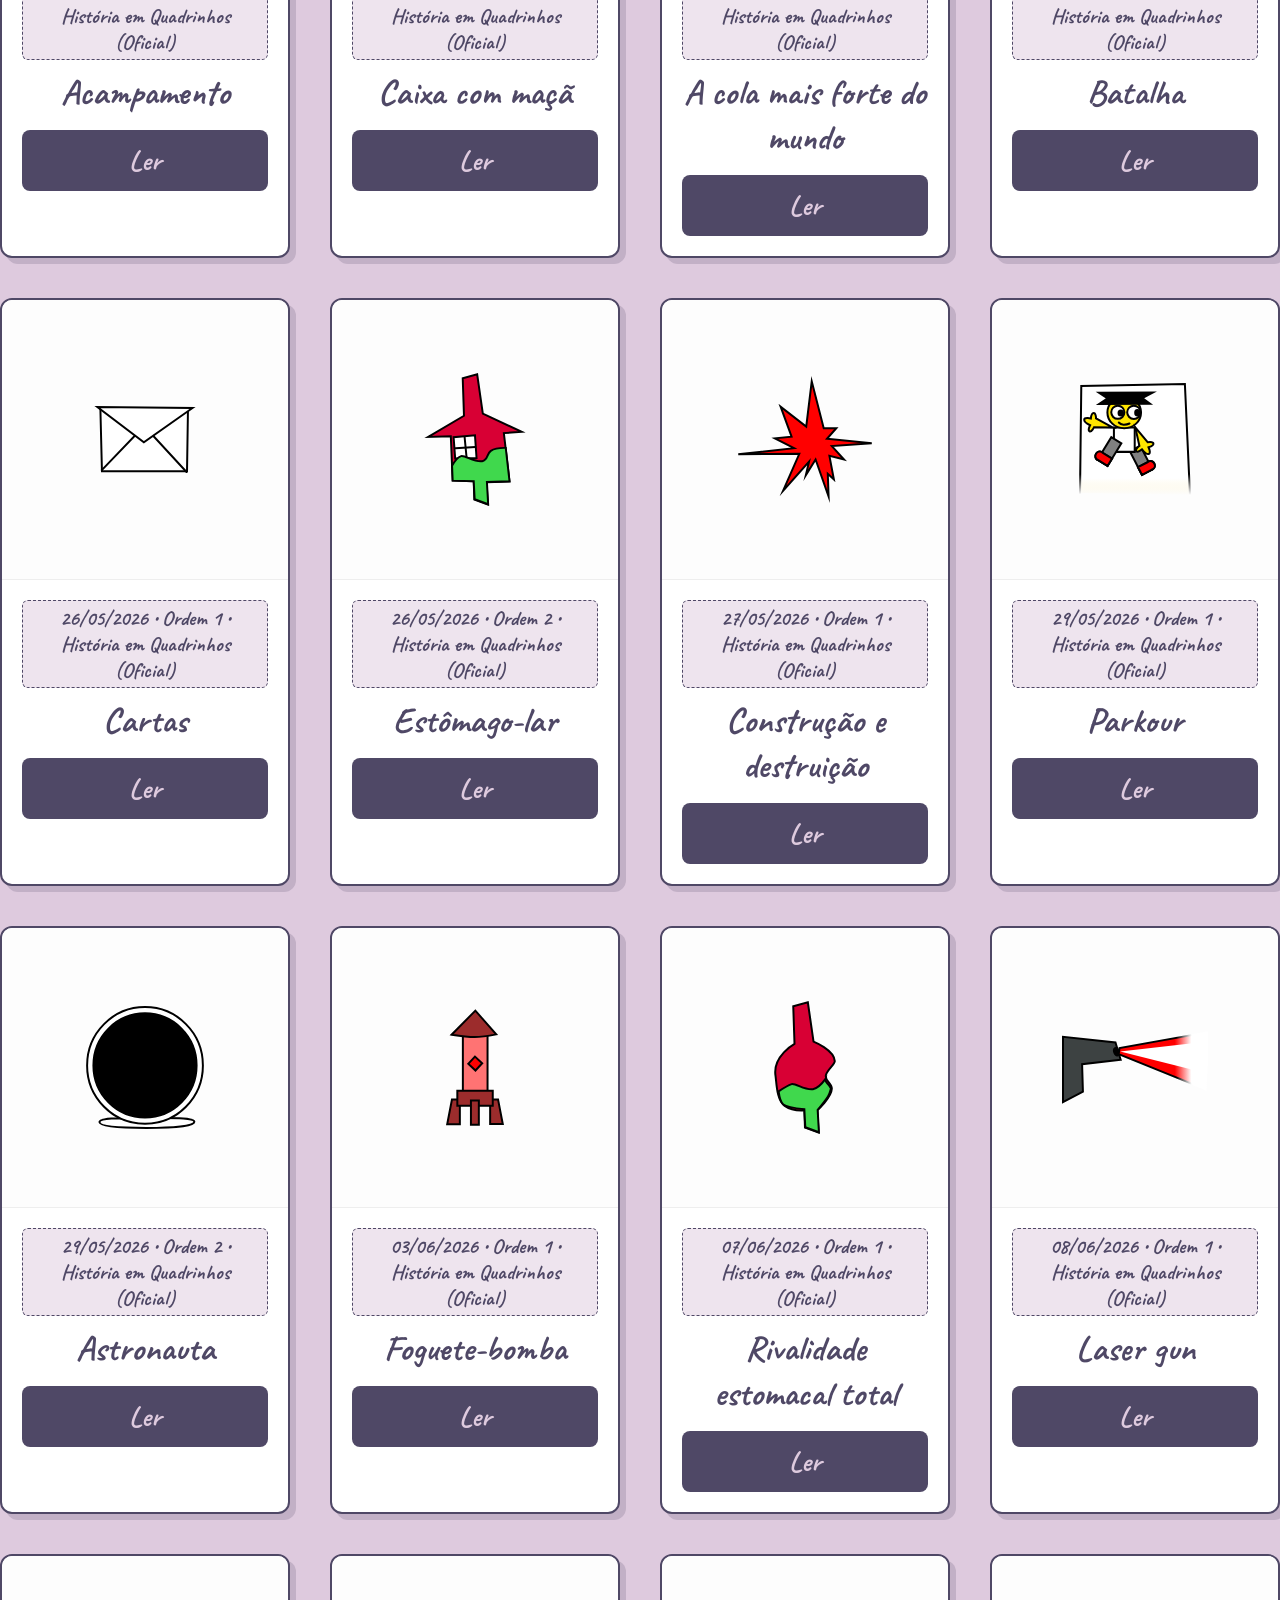
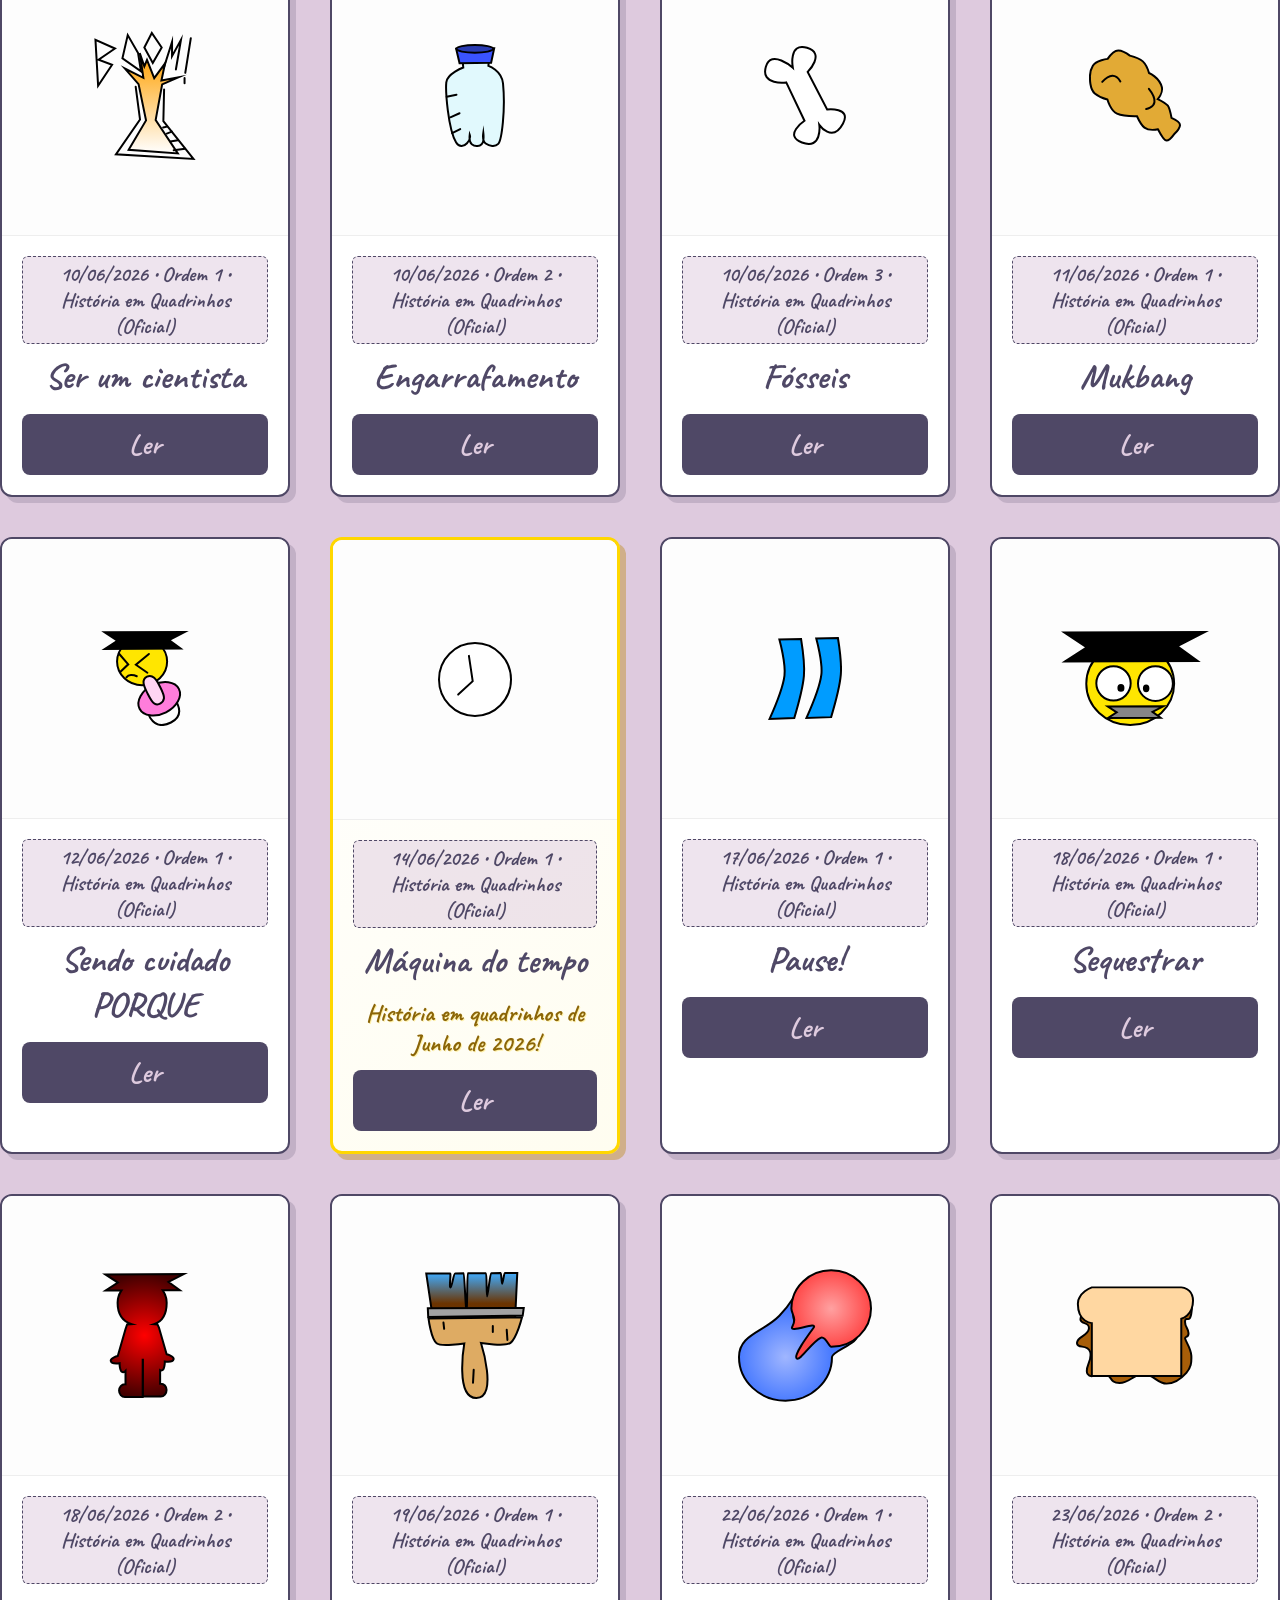
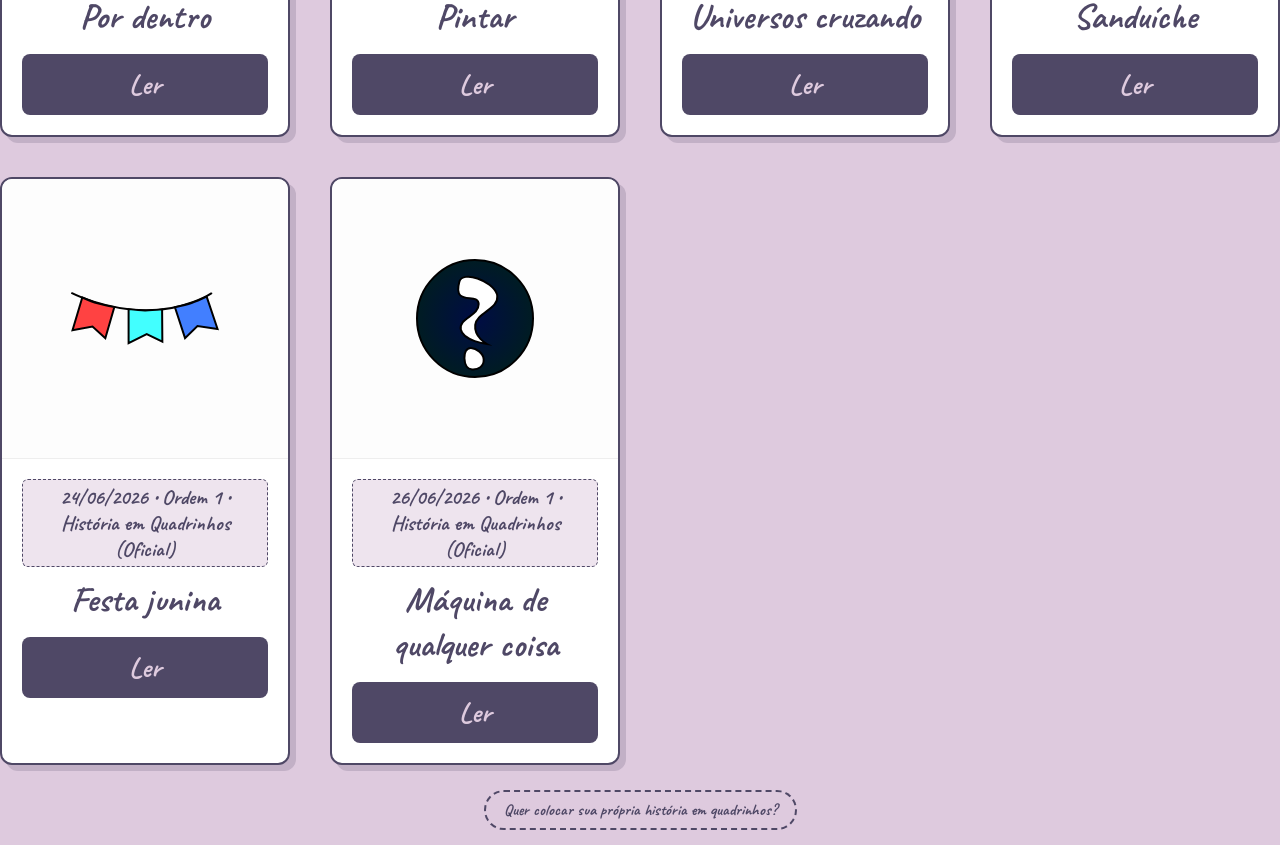
==== commit 0406451a: "Nova IA! Super IA que deixa você conhecer melhor!" ====
--- a/index.html
+++ b/index.html
@@ -63,6 +63,26 @@
             background: #006400; border-color: #006400; box-shadow: 0 0 10px rgba(0, 100, 0, 0.6);
         }
 
+        /* Botão da IA */
+        .btn-ia {
+            background: #4F4866; color: white; border: 2px solid #DECADE; border-radius: 8px;
+            padding: 10px 20px; font-size: 1.1rem; font-weight: bold; cursor: pointer;
+            margin-left: 15px; transition: all 0.2s;
+            font-family: 'Caveat', cursive;
+            text-decoration: none;
+            display: inline-block;
+        }
+        .btn-ia:hover {
+            background: #DECADE; color: #4F4866; transform: scale(1.05);
+        }
+        .aviso-ia {
+            font-size: 0.95rem;
+            color: #4F4866;
+            margin-top: 10px;
+            font-style: italic;
+            font-weight: bold;
+        }
+
         /* ======== ESTILO DA BARRA DE PESQUISA ======== */
         .container-pesquisa {
             text-align: center;
@@ -285,6 +305,10 @@
             <button class="btn-sorteio" onclick="ligarReconhecimentoVoz()">FALAR NOME</button>
             
             <button id="btn-cegos" class="btn-cegos" onclick="alternarModoCegos()">Modo para Cegos: DESLIGADO</button>
+
+            <a href="ia.html" class="btn-ia">🤖 Conhecer Personagens (IA)</a>
+            
+            <div class="aviso-ia">(Aviso: essa IA só deve ser usada para conhecer melhor os personagens)</div>
         </div>
 
         <main id="grid" class="games-grid"></main>
